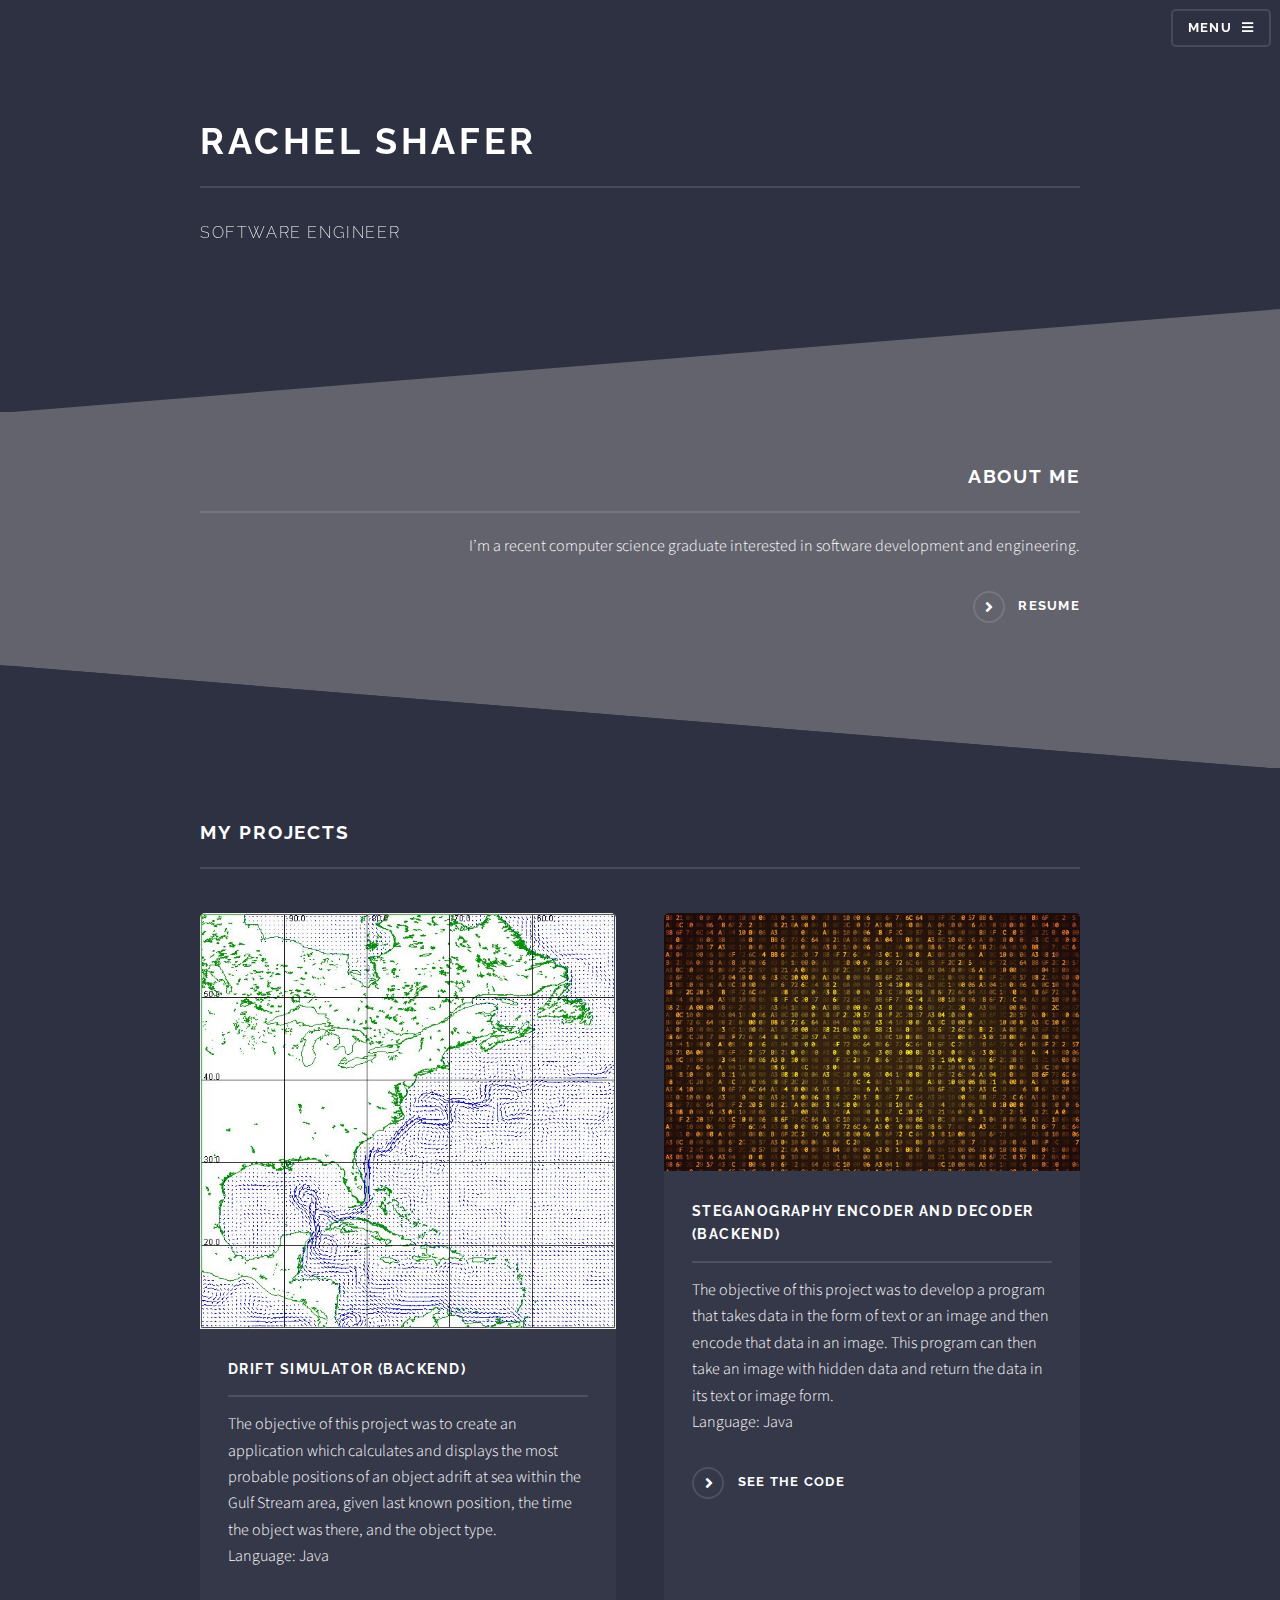
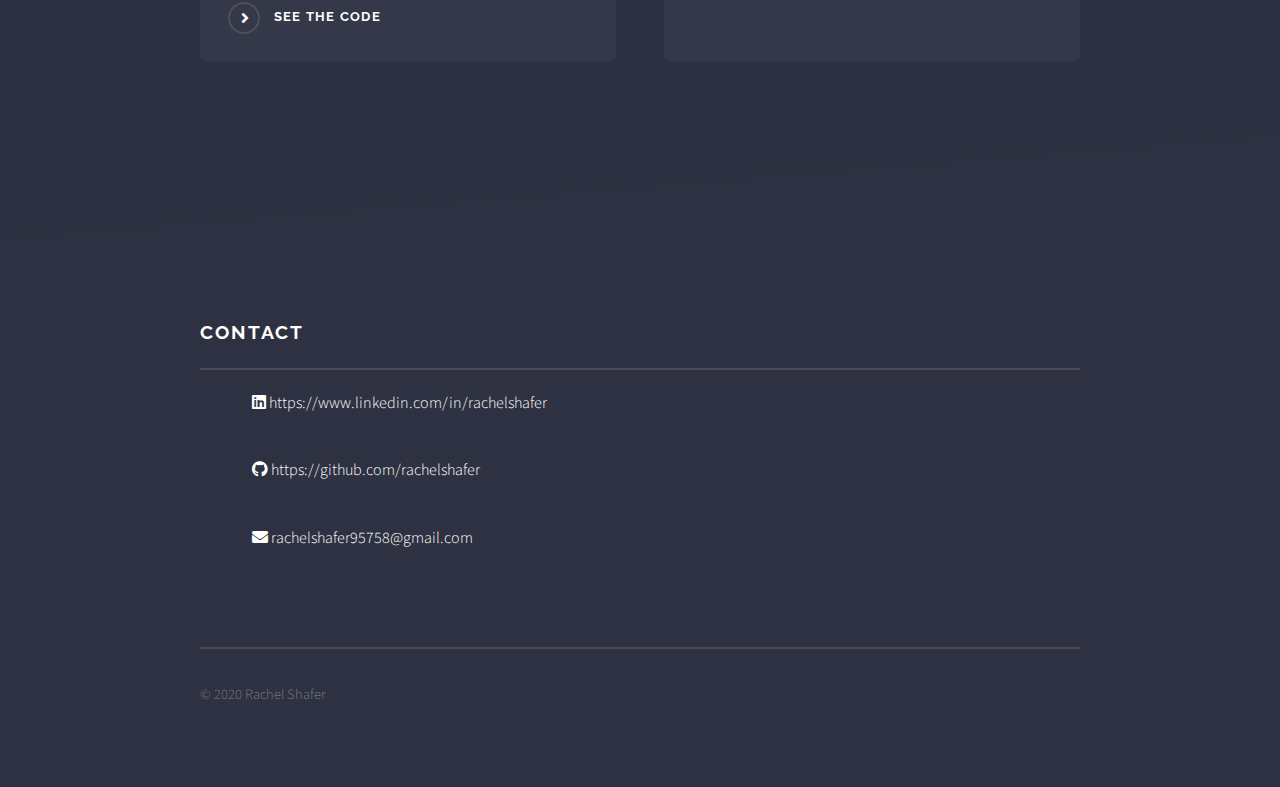
==== index.html @ 0cb5615a "Add files via upload" ====
<!DOCTYPE HTML>
<!--
	Solid State by HTML5 UP
	html5up.net | @ajlkn
	Free for personal and commercial use under the CCA 3.0 license (html5up.net/license)
-->
<html>
	<head>
		<title>Rachel Shafer's Portfolio</title>
		<meta charset="utf-8" />
		<meta name="viewport" content="width=device-width, initial-scale=1, user-scalable=no" />
		<link rel="stylesheet" href="assets/css/main.css" />
		<noscript><link rel="stylesheet" href="assets/css/noscript.css" /></noscript>
	</head>
	<body class="is-preload">

		<!-- Page Wrapper -->
			<div id="page-wrapper">

				<!-- Header -->
					<header id="header" class="alt">
						<h1><a href="index.html">Rachel Shafer</a></h1>
						<nav>
							<a href="#menu">Menu</a>
						</nav>
					</header>

				<!-- Menu -->
				<nav id="menu">
					<div class="inner">
						<h2>Menu</h2>
						<ul class="links">
							<li><a href="index.html">Home</a></li>
							<li><a href="drift.html">Drift Simulator</a></li>
							<li><a href="steganography.html">Steganography Encoder and Decoder</a></li>
						</ul>
						<a href="#" class="close">Close</a>
					</div>
				</nav>

				<!-- Banner -->
					<section id="banner">
						<div class="inner">
							<h2>Rachel Shafer</h2>
							<p>Software Engineer</a></p>
						</div>
					</section>

				<!-- Wrapper -->
					<section id="wrapper">

						<!-- Three -->
							<section id="three" class="wrapper spotlight style3">
								<div class="inner">
									<div class="content">
										<h2 class="major">About Me</h2>
										<p>I’m a recent computer science graduate interested in software development and engineering.</p>
										<a href="Resume.pdf" class="special">Resume</a>
									</div>
								</div>
							</section>

						<!-- Four -->
							<section id="four" class="wrapper alt style1">
								<div class="inner">
									<h2 class="major">My Projects</h2>
									<section class="features">
										<article>
											<a href="drift.html" class="image"><img src="images/ocean.JPG" alt="" /></a>
											<h3 class="major">Drift Simulator (Backend)</h3>
											<p>The objective of this project was to create an application which calculates and displays the most probable positions of an object adrift at sea within the Gulf Stream area, given last known position, the time the object was there, and the object type.
												<br><br\>Language: Java</p>
											<a href="#" class="special">See the Code</a>
										</article>
										<article>
											<a href="steganography.html" class="image"><img src="images/pic03.jpg" alt="" /></a>
											<h3 class="major">Steganography Encoder and Decoder (Backend)</h3>
											<p>The objective of this project was to develop a program that takes data in the form of text or an image and then encode that data in an image. This program can then take an image with hidden data and return the data in its text or image form.
												<br><br\>Language: Java</p>
											<a href="https://github.com/rachelshafer/steganography" class="special">See the Code</a>
										</article>
									</section>
								</div>
							</section>

					</section>

				<!-- Footer -->
					<section id="footer">
						<div class="inner">
							<h2 class="major">Contact</h2>
							
							<ul class="contact">
								<li><a href="https://www.linkedin.com/in/rachelshafer?trk=people-guest_people_search-card" class="icon brands fa-linkedin"> https://www.linkedin.com/in/rachelshafer</a></li>
								<li><a href="https://github.com/rachelshafer" class="icon brands fa-github"> https://github.com/rachelshafer</a></li>
								<li><a href="mailto:rachelshafer95758@gmail.com" class="icon solid fa-envelope"> rachelshafer95758@gmail.com</a></li>
							</ul>
							<ul class="copyright">
								<li>&copy; 2020 Rachel Shafer</li>
							</ul>
						</div>
					</section>

			</div>

		<!-- Scripts -->
			<script src="assets/js/jquery.min.js"></script>
			<script src="assets/js/jquery.scrollex.min.js"></script>
			<script src="assets/js/browser.min.js"></script>
			<script src="assets/js/breakpoints.min.js"></script>
			<script src="assets/js/util.js"></script>
			<script src="assets/js/main.js"></script>

	</body>
</html>
---- assets/css/main.css ----
@import url(fontawesome-all.min.css);
@import url("https://fonts.googleapis.com/css?family=Raleway:200,700|Source+Sans+Pro:300,600,300italic,600italic");

/*
	Solid State by HTML5 UP
	html5up.net | @ajlkn
	Free for personal and commercial use under the CCA 3.0 license (html5up.net/license)
*/

html, body, div, span, applet, object,
iframe, h1, h2, h3, h4, h5, h6, p, blockquote,
pre, a, abbr, acronym, address, big, cite,
code, del, dfn, em, img, ins, kbd, q, s, samp,
small, strike, strong, sub, sup, tt, var, b,
u, i, center, dl, dt, dd, ol, ul, li, fieldset,
form, label, legend, table, caption, tbody,
tfoot, thead, tr, th, td, article, aside,
canvas, details, embed, figure, figcaption,
footer, header, hgroup, menu, nav, output, ruby,
section, summary, time, mark, audio, video {
	margin: 0;
	padding: 0;
	border: 0;
	font-size: 100%;
	font: inherit;
	vertical-align: baseline;}

article, aside, details, figcaption, figure,
footer, header, hgroup, menu, nav, section {
	display: block;}

body {
	line-height: 1;
}

ol, ul {
	list-style: none;
}

blockquote, q {
	quotes: none;
}

	blockquote:before, blockquote:after, q:before, q:after {
		content: '';
		content: none;
	}

table {
	border-collapse: collapse;
	border-spacing: 0;
}

body {
	-webkit-text-size-adjust: none;
}

mark {
	background-color: transparent;
	color: inherit;
}

input::-moz-focus-inner {
	border: 0;
	padding: 0;
}

input, select, textarea {
	-moz-appearance: none;
	-webkit-appearance: none;
	-ms-appearance: none;
	appearance: none;
}

/* Basic */

	@-ms-viewport {
		width: device-width;
	}

	body {
		-ms-overflow-style: scrollbar;
	}

	@media screen and (max-width: 480px) {

		html, body {
			min-width: 320px;
		}

	}

	html {
		box-sizing: border-box;
	}

	*, *:before, *:after {
		box-sizing: inherit;
	}

	body {
		background-color: #2e3141;
		background-image: linear-gradient(to top, rgba(46, 49, 65, 0.8), rgba(46, 49, 65, 0.8)), url("../../images/bg.jpg");
		background-size: auto,
 cover;
		background-attachment: fixed,
 fixed;
		background-position: center,
 center;
	}

		body.is-preload *, body.is-preload *:before, body.is-preload *:after {
			-moz-animation: none !important;
			-webkit-animation: none !important;
			-ms-animation: none !important;
			animation: none !important;
			-moz-transition: none !important;
			-webkit-transition: none !important;
			-ms-transition: none !important;
			transition: none !important;
		}

/* Type */

	body, input, select, textarea {
		color: #ffffff;
		font-family: "Source Sans Pro", Helvetica, sans-serif;
		font-size: 16.5pt;
		font-weight: 300;
		line-height: 1.65;
	}

		@media screen and (max-width: 1680px) {

			body, input, select, textarea {
				font-size: 13pt;
			}

		}

		@media screen and (max-width: 1280px) {

			body, input, select, textarea {
				font-size: 12pt;
			}

		}

		@media screen and (max-width: 980px) {

			body, input, select, textarea {
				font-size: 12pt;
			}

		}

		@media screen and (max-width: 736px) {

			body, input, select, textarea {
				font-size: 12pt;
			}

		}

		@media screen and (max-width: 480px) {

			body, input, select, textarea {
				font-size: 12pt;
			}

		}

	a {
		-moz-transition: color 0.2s ease-in-out, border-bottom-color 0.2s ease-in-out;
		-webkit-transition: color 0.2s ease-in-out, border-bottom-color 0.2s ease-in-out;
		-ms-transition: color 0.2s ease-in-out, border-bottom-color 0.2s ease-in-out;
		transition: color 0.2s ease-in-out, border-bottom-color 0.2s ease-in-out;
		border-bottom: dotted 1px rgba(255, 255, 255, 0.35);
		color: #ffffff;
		text-decoration: none;
	}

		a:hover {
			border-bottom-color: transparent;
			color: #ffffff !important;
		}

		a.special:not(.button) {
			text-decoration: none;
			border-bottom: 0;
			display: block;
			font-family: Raleway, Helvetica, sans-serif;
			font-size: 0.8em;
			font-weight: 700;
			letter-spacing: 0.1em;
			margin: 0 0 2em 0;
			text-transform: uppercase;
		}

			a.special:not(.button):before {
				-moz-osx-font-smoothing: grayscale;
				-webkit-font-smoothing: antialiased;
				display: inline-block;
				font-style: normal;
				font-variant: normal;
				text-rendering: auto;
				line-height: 1;
				text-transform: none !important;
				font-family: 'Font Awesome 5 Free';
				font-weight: 900;
			}

			a.special:not(.button):before {
				-moz-transition: background-color 0.2s ease-in-out;
				-webkit-transition: background-color 0.2s ease-in-out;
				-ms-transition: background-color 0.2s ease-in-out;
				transition: background-color 0.2s ease-in-out;
				border-radius: 100%;
				border: solid 2px rgba(255, 255, 255, 0.125);
				content: '\f105';
				display: inline-block;
				font-size: 1.25em;
				height: 2em;
				line-height: 1.75em;
				margin-right: 0.85em;
				text-align: center;
				text-indent: 0.15em;
				vertical-align: middle;
				width: 2em;
			}

			a.special:not(.button):hover:before {
				background-color: rgba(255, 255, 255, 0.025);
			}

			a.special:not(.button):active:before {
				background-color: rgba(255, 255, 255, 0.075);
			}

	strong, b {
		color: #ffffff;
		font-weight: 600;
	}

	em, i {
		font-style: italic;
	}

	p {
		margin: 0 0 2em 0;
	}

	h1, h2, h3, h4, h5, h6 {
		color: #ffffff;
		font-family: Raleway, Helvetica, sans-serif;
		font-weight: 700;
		letter-spacing: 0.1em;
		margin: 0 0 1em 0;
		text-transform: uppercase;
	}

		h1 a, h2 a, h3 a, h4 a, h5 a, h6 a {
			color: inherit;
			text-decoration: none;
			border-bottom: 0;
		}

		h1 span, h2 span, h3 span, h4 span, h5 span, h6 span {
			font-weight: 200;
		}

		h1.major, h2.major, h3.major, h4.major, h5.major, h6.major {
			padding-bottom: 1em;
			border-bottom: solid 2px rgba(255, 255, 255, 0.125);
		}

	h2 {
		font-size: 1.2em;
	}

	h3 {
		font-size: 0.9em;
	}

	h4 {
		font-size: 0.7em;
	}

	h5 {
		font-size: 0.7em;
	}

	h6 {
		font-size: 0.7em;
	}

	@media screen and (max-width: 736px) {

		h2 {
			font-size: 1em;
		}

		h3 {
			font-size: 0.8em;
		}

	}

	sub {
		font-size: 0.8em;
		position: relative;
		top: 0.5em;
	}

	sup {
		font-size: 0.8em;
		position: relative;
		top: -0.5em;
	}

	blockquote {
		border-left: solid 4px rgba(255, 255, 255, 0.125);
		font-style: italic;
		margin: 0 0 2em 0;
		padding: 0.5em 0 0.5em 2em;
	}

	code {
		background: rgba(255, 255, 255, 0.025);
		border-radius: 5px;
		border: solid 2px rgba(255, 255, 255, 0.125);
		font-family: "Courier New", monospace;
		font-size: 0.9em;
		margin: 0 0.25em;
		padding: 0.25em 0.65em;
	}

	pre {
		-webkit-overflow-scrolling: touch;
		font-family: "Courier New", monospace;
		font-size: 0.9em;
		margin: 0 0 2em 0;
	}

		pre code {
			display: block;
			line-height: 1.75em;
			padding: 1em 1.5em;
			overflow-x: auto;
		}

	hr {
		border: 0;
		border-bottom: solid 2px rgba(255, 255, 255, 0.125);
		margin: 2.5em 0;
	}

		hr.major {
			margin: 4em 0;
		}

	.align-left {
		text-align: left;
	}

	.align-center {
		text-align: center;
	}

	.align-right {
		text-align: right;
	}

/* Row */

	.row {
		display: flex;
		flex-wrap: wrap;
		box-sizing: border-box;
		align-items: stretch;
	}

		.row > * {
			box-sizing: border-box;
		}

		.row.gtr-uniform > * > :last-child {
			margin-bottom: 0;
		}

		.row.aln-left {
			justify-content: flex-start;
		}

		.row.aln-center {
			justify-content: center;
		}

		.row.aln-right {
			justify-content: flex-end;
		}

		.row.aln-top {
			align-items: flex-start;
		}

		.row.aln-middle {
			align-items: center;
		}

		.row.aln-bottom {
			align-items: flex-end;
		}

		.row > .imp {
			order: -1;
		}

		.row > .col-1 {
			width: 8.33333%;
		}

		.row > .off-1 {
			margin-left: 8.33333%;
		}

		.row > .col-2 {
			width: 16.66667%;
		}

		.row > .off-2 {
			margin-left: 16.66667%;
		}

		.row > .col-3 {
			width: 25%;
		}

		.row > .off-3 {
			margin-left: 25%;
		}

		.row > .col-4 {
			width: 33.33333%;
		}

		.row > .off-4 {
			margin-left: 33.33333%;
		}

		.row > .col-5 {
			width: 41.66667%;
		}

		.row > .off-5 {
			margin-left: 41.66667%;
		}

		.row > .col-6 {
			width: 50%;
		}

		.row > .off-6 {
			margin-left: 50%;
		}

		.row > .col-7 {
			width: 58.33333%;
		}

		.row > .off-7 {
			margin-left: 58.33333%;
		}

		.row > .col-8 {
			width: 66.66667%;
		}

		.row > .off-8 {
			margin-left: 66.66667%;
		}

		.row > .col-9 {
			width: 75%;
		}

		.row > .off-9 {
			margin-left: 75%;
		}

		.row > .col-10 {
			width: 83.33333%;
		}

		.row > .off-10 {
			margin-left: 83.33333%;
		}

		.row > .col-11 {
			width: 91.66667%;
		}

		.row > .off-11 {
			margin-left: 91.66667%;
		}

		.row > .col-12 {
			width: 100%;
		}

		.row > .off-12 {
			margin-left: 100%;
		}

		.row.gtr-0 {
			margin-top: 0;
			margin-left: 0em;
		}

			.row.gtr-0 > * {
				padding: 0 0 0 0em;
			}

			.row.gtr-0.gtr-uniform {
				margin-top: 0em;
			}

				.row.gtr-0.gtr-uniform > * {
					padding-top: 0em;
				}

		.row.gtr-25 {
			margin-top: 0;
			margin-left: -0.4375em;
		}

			.row.gtr-25 > * {
				padding: 0 0 0 0.4375em;
			}

			.row.gtr-25.gtr-uniform {
				margin-top: -0.4375em;
			}

				.row.gtr-25.gtr-uniform > * {
					padding-top: 0.4375em;
				}

		.row.gtr-50 {
			margin-top: 0;
			margin-left: -0.875em;
		}

			.row.gtr-50 > * {
				padding: 0 0 0 0.875em;
			}

			.row.gtr-50.gtr-uniform {
				margin-top: -0.875em;
			}

				.row.gtr-50.gtr-uniform > * {
					padding-top: 0.875em;
				}

		.row {
			margin-top: 0;
			margin-left: -1.75em;
		}

			.row > * {
				padding: 0 0 0 1.75em;
			}

			.row.gtr-uniform {
				margin-top: -1.75em;
			}

				.row.gtr-uniform > * {
					padding-top: 1.75em;
				}

		.row.gtr-150 {
			margin-top: 0;
			margin-left: -2.625em;
		}

			.row.gtr-150 > * {
				padding: 0 0 0 2.625em;
			}

			.row.gtr-150.gtr-uniform {
				margin-top: -2.625em;
			}

				.row.gtr-150.gtr-uniform > * {
					padding-top: 2.625em;
				}

		.row.gtr-200 {
			margin-top: 0;
			margin-left: -3.5em;
		}

			.row.gtr-200 > * {
				padding: 0 0 0 3.5em;
			}

			.row.gtr-200.gtr-uniform {
				margin-top: -3.5em;
			}

				.row.gtr-200.gtr-uniform > * {
					padding-top: 3.5em;
				}

		@media screen and (max-width: 1680px) {

			.row {
				display: flex;
				flex-wrap: wrap;
				box-sizing: border-box;
				align-items: stretch;
			}

				.row > * {
					box-sizing: border-box;
				}

				.row.gtr-uniform > * > :last-child {
					margin-bottom: 0;
				}

				.row.aln-left {
					justify-content: flex-start;
				}

				.row.aln-center {
					justify-content: center;
				}

				.row.aln-right {
					justify-content: flex-end;
				}

				.row.aln-top {
					align-items: flex-start;
				}

				.row.aln-middle {
					align-items: center;
				}

				.row.aln-bottom {
					align-items: flex-end;
				}

				.row > .imp-xlarge {
					order: -1;
				}

				.row > .col-1-xlarge {
					width: 8.33333%;
				}

				.row > .off-1-xlarge {
					margin-left: 8.33333%;
				}

				.row > .col-2-xlarge {
					width: 16.66667%;
				}

				.row > .off-2-xlarge {
					margin-left: 16.66667%;
				}

				.row > .col-3-xlarge {
					width: 25%;
				}

				.row > .off-3-xlarge {
					margin-left: 25%;
				}

				.row > .col-4-xlarge {
					width: 33.33333%;
				}

				.row > .off-4-xlarge {
					margin-left: 33.33333%;
				}

				.row > .col-5-xlarge {
					width: 41.66667%;
				}

				.row > .off-5-xlarge {
					margin-left: 41.66667%;
				}

				.row > .col-6-xlarge {
					width: 50%;
				}

				.row > .off-6-xlarge {
					margin-left: 50%;
				}

				.row > .col-7-xlarge {
					width: 58.33333%;
				}

				.row > .off-7-xlarge {
					margin-left: 58.33333%;
				}

				.row > .col-8-xlarge {
					width: 66.66667%;
				}

				.row > .off-8-xlarge {
					margin-left: 66.66667%;
				}

				.row > .col-9-xlarge {
					width: 75%;
				}

				.row > .off-9-xlarge {
					margin-left: 75%;
				}

				.row > .col-10-xlarge {
					width: 83.33333%;
				}

				.row > .off-10-xlarge {
					margin-left: 83.33333%;
				}

				.row > .col-11-xlarge {
					width: 91.66667%;
				}

				.row > .off-11-xlarge {
					margin-left: 91.66667%;
				}

				.row > .col-12-xlarge {
					width: 100%;
				}

				.row > .off-12-xlarge {
					margin-left: 100%;
				}

				.row.gtr-0 {
					margin-top: 0;
					margin-left: 0em;
				}

					.row.gtr-0 > * {
						padding: 0 0 0 0em;
					}

					.row.gtr-0.gtr-uniform {
						margin-top: 0em;
					}

						.row.gtr-0.gtr-uniform > * {
							padding-top: 0em;
						}

				.row.gtr-25 {
					margin-top: 0;
					margin-left: -0.4375em;
				}

					.row.gtr-25 > * {
						padding: 0 0 0 0.4375em;
					}

					.row.gtr-25.gtr-uniform {
						margin-top: -0.4375em;
					}

						.row.gtr-25.gtr-uniform > * {
							padding-top: 0.4375em;
						}

				.row.gtr-50 {
					margin-top: 0;
					margin-left: -0.875em;
				}

					.row.gtr-50 > * {
						padding: 0 0 0 0.875em;
					}

					.row.gtr-50.gtr-uniform {
						margin-top: -0.875em;
					}

						.row.gtr-50.gtr-uniform > * {
							padding-top: 0.875em;
						}

				.row {
					margin-top: 0;
					margin-left: -1.75em;
				}

					.row > * {
						padding: 0 0 0 1.75em;
					}

					.row.gtr-uniform {
						margin-top: -1.75em;
					}

						.row.gtr-uniform > * {
							padding-top: 1.75em;
						}

				.row.gtr-150 {
					margin-top: 0;
					margin-left: -2.625em;
				}

					.row.gtr-150 > * {
						padding: 0 0 0 2.625em;
					}

					.row.gtr-150.gtr-uniform {
						margin-top: -2.625em;
					}

						.row.gtr-150.gtr-uniform > * {
							padding-top: 2.625em;
						}

				.row.gtr-200 {
					margin-top: 0;
					margin-left: -3.5em;
				}

					.row.gtr-200 > * {
						padding: 0 0 0 3.5em;
					}

					.row.gtr-200.gtr-uniform {
						margin-top: -3.5em;
					}

						.row.gtr-200.gtr-uniform > * {
							padding-top: 3.5em;
						}

		}

		@media screen and (max-width: 1280px) {

			.row {
				display: flex;
				flex-wrap: wrap;
				box-sizing: border-box;
				align-items: stretch;
			}

				.row > * {
					box-sizing: border-box;
				}

				.row.gtr-uniform > * > :last-child {
					margin-bottom: 0;
				}

				.row.aln-left {
					justify-content: flex-start;
				}

				.row.aln-center {
					justify-content: center;
				}

				.row.aln-right {
					justify-content: flex-end;
				}

				.row.aln-top {
					align-items: flex-start;
				}

				.row.aln-middle {
					align-items: center;
				}

				.row.aln-bottom {
					align-items: flex-end;
				}

				.row > .imp-large {
					order: -1;
				}

				.row > .col-1-large {
					width: 8.33333%;
				}

				.row > .off-1-large {
					margin-left: 8.33333%;
				}

				.row > .col-2-large {
					width: 16.66667%;
				}

				.row > .off-2-large {
					margin-left: 16.66667%;
				}

				.row > .col-3-large {
					width: 25%;
				}

				.row > .off-3-large {
					margin-left: 25%;
				}

				.row > .col-4-large {
					width: 33.33333%;
				}

				.row > .off-4-large {
					margin-left: 33.33333%;
				}

				.row > .col-5-large {
					width: 41.66667%;
				}

				.row > .off-5-large {
					margin-left: 41.66667%;
				}

				.row > .col-6-large {
					width: 50%;
				}

				.row > .off-6-large {
					margin-left: 50%;
				}

				.row > .col-7-large {
					width: 58.33333%;
				}

				.row > .off-7-large {
					margin-left: 58.33333%;
				}

				.row > .col-8-large {
					width: 66.66667%;
				}

				.row > .off-8-large {
					margin-left: 66.66667%;
				}

				.row > .col-9-large {
					width: 75%;
				}

				.row > .off-9-large {
					margin-left: 75%;
				}

				.row > .col-10-large {
					width: 83.33333%;
				}

				.row > .off-10-large {
					margin-left: 83.33333%;
				}

				.row > .col-11-large {
					width: 91.66667%;
				}

				.row > .off-11-large {
					margin-left: 91.66667%;
				}

				.row > .col-12-large {
					width: 100%;
				}

				.row > .off-12-large {
					margin-left: 100%;
				}

				.row.gtr-0 {
					margin-top: 0;
					margin-left: 0em;
				}

					.row.gtr-0 > * {
						padding: 0 0 0 0em;
					}

					.row.gtr-0.gtr-uniform {
						margin-top: 0em;
					}

						.row.gtr-0.gtr-uniform > * {
							padding-top: 0em;
						}

				.row.gtr-25 {
					margin-top: 0;
					margin-left: -0.4375em;
				}

					.row.gtr-25 > * {
						padding: 0 0 0 0.4375em;
					}

					.row.gtr-25.gtr-uniform {
						margin-top: -0.4375em;
					}

						.row.gtr-25.gtr-uniform > * {
							padding-top: 0.4375em;
						}

				.row.gtr-50 {
					margin-top: 0;
					margin-left: -0.875em;
				}

					.row.gtr-50 > * {
						padding: 0 0 0 0.875em;
					}

					.row.gtr-50.gtr-uniform {
						margin-top: -0.875em;
					}

						.row.gtr-50.gtr-uniform > * {
							padding-top: 0.875em;
						}

				.row {
					margin-top: 0;
					margin-left: -1.75em;
				}

					.row > * {
						padding: 0 0 0 1.75em;
					}

					.row.gtr-uniform {
						margin-top: -1.75em;
					}

						.row.gtr-uniform > * {
							padding-top: 1.75em;
						}

				.row.gtr-150 {
					margin-top: 0;
					margin-left: -2.625em;
				}

					.row.gtr-150 > * {
						padding: 0 0 0 2.625em;
					}

					.row.gtr-150.gtr-uniform {
						margin-top: -2.625em;
					}

						.row.gtr-150.gtr-uniform > * {
							padding-top: 2.625em;
						}

				.row.gtr-200 {
					margin-top: 0;
					margin-left: -3.5em;
				}

					.row.gtr-200 > * {
						padding: 0 0 0 3.5em;
					}

					.row.gtr-200.gtr-uniform {
						margin-top: -3.5em;
					}

						.row.gtr-200.gtr-uniform > * {
							padding-top: 3.5em;
						}

		}

		@media screen and (max-width: 980px) {

			.row {
				display: flex;
				flex-wrap: wrap;
				box-sizing: border-box;
				align-items: stretch;
			}

				.row > * {
					box-sizing: border-box;
				}

				.row.gtr-uniform > * > :last-child {
					margin-bottom: 0;
				}

				.row.aln-left {
					justify-content: flex-start;
				}

				.row.aln-center {
					justify-content: center;
				}

				.row.aln-right {
					justify-content: flex-end;
				}

				.row.aln-top {
					align-items: flex-start;
				}

				.row.aln-middle {
					align-items: center;
				}

				.row.aln-bottom {
					align-items: flex-end;
				}

				.row > .imp-medium {
					order: -1;
				}

				.row > .col-1-medium {
					width: 8.33333%;
				}

				.row > .off-1-medium {
					margin-left: 8.33333%;
				}

				.row > .col-2-medium {
					width: 16.66667%;
				}

				.row > .off-2-medium {
					margin-left: 16.66667%;
				}

				.row > .col-3-medium {
					width: 25%;
				}

				.row > .off-3-medium {
					margin-left: 25%;
				}

				.row > .col-4-medium {
					width: 33.33333%;
				}

				.row > .off-4-medium {
					margin-left: 33.33333%;
				}

				.row > .col-5-medium {
					width: 41.66667%;
				}

				.row > .off-5-medium {
					margin-left: 41.66667%;
				}

				.row > .col-6-medium {
					width: 50%;
				}

				.row > .off-6-medium {
					margin-left: 50%;
				}

				.row > .col-7-medium {
					width: 58.33333%;
				}

				.row > .off-7-medium {
					margin-left: 58.33333%;
				}

				.row > .col-8-medium {
					width: 66.66667%;
				}

				.row > .off-8-medium {
					margin-left: 66.66667%;
				}

				.row > .col-9-medium {
					width: 75%;
				}

				.row > .off-9-medium {
					margin-left: 75%;
				}

				.row > .col-10-medium {
					width: 83.33333%;
				}

				.row > .off-10-medium {
					margin-left: 83.33333%;
				}

				.row > .col-11-medium {
					width: 91.66667%;
				}

				.row > .off-11-medium {
					margin-left: 91.66667%;
				}

				.row > .col-12-medium {
					width: 100%;
				}

				.row > .off-12-medium {
					margin-left: 100%;
				}

				.row.gtr-0 {
					margin-top: 0;
					margin-left: 0em;
				}

					.row.gtr-0 > * {
						padding: 0 0 0 0em;
					}

					.row.gtr-0.gtr-uniform {
						margin-top: 0em;
					}

						.row.gtr-0.gtr-uniform > * {
							padding-top: 0em;
						}

				.row.gtr-25 {
					margin-top: 0;
					margin-left: -0.4375em;
				}

					.row.gtr-25 > * {
						padding: 0 0 0 0.4375em;
					}

					.row.gtr-25.gtr-uniform {
						margin-top: -0.4375em;
					}

						.row.gtr-25.gtr-uniform > * {
							padding-top: 0.4375em;
						}

				.row.gtr-50 {
					margin-top: 0;
					margin-left: -0.875em;
				}

					.row.gtr-50 > * {
						padding: 0 0 0 0.875em;
					}

					.row.gtr-50.gtr-uniform {
						margin-top: -0.875em;
					}

						.row.gtr-50.gtr-uniform > * {
							padding-top: 0.875em;
						}

				.row {
					margin-top: 0;
					margin-left: -1.75em;
				}

					.row > * {
						padding: 0 0 0 1.75em;
					}

					.row.gtr-uniform {
						margin-top: -1.75em;
					}

						.row.gtr-uniform > * {
							padding-top: 1.75em;
						}

				.row.gtr-150 {
					margin-top: 0;
					margin-left: -2.625em;
				}

					.row.gtr-150 > * {
						padding: 0 0 0 2.625em;
					}

					.row.gtr-150.gtr-uniform {
						margin-top: -2.625em;
					}

						.row.gtr-150.gtr-uniform > * {
							padding-top: 2.625em;
						}

				.row.gtr-200 {
					margin-top: 0;
					margin-left: -3.5em;
				}

					.row.gtr-200 > * {
						padding: 0 0 0 3.5em;
					}

					.row.gtr-200.gtr-uniform {
						margin-top: -3.5em;
					}

						.row.gtr-200.gtr-uniform > * {
							padding-top: 3.5em;
						}

		}

		@media screen and (max-width: 736px) {

			.row {
				display: flex;
				flex-wrap: wrap;
				box-sizing: border-box;
				align-items: stretch;
			}

				.row > * {
					box-sizing: border-box;
				}

				.row.gtr-uniform > * > :last-child {
					margin-bottom: 0;
				}

				.row.aln-left {
					justify-content: flex-start;
				}

				.row.aln-center {
					justify-content: center;
				}

				.row.aln-right {
					justify-content: flex-end;
				}

				.row.aln-top {
					align-items: flex-start;
				}

				.row.aln-middle {
					align-items: center;
				}

				.row.aln-bottom {
					align-items: flex-end;
				}

				.row > .imp-small {
					order: -1;
				}

				.row > .col-1-small {
					width: 8.33333%;
				}

				.row > .off-1-small {
					margin-left: 8.33333%;
				}

				.row > .col-2-small {
					width: 16.66667%;
				}

				.row > .off-2-small {
					margin-left: 16.66667%;
				}

				.row > .col-3-small {
					width: 25%;
				}

				.row > .off-3-small {
					margin-left: 25%;
				}

				.row > .col-4-small {
					width: 33.33333%;
				}

				.row > .off-4-small {
					margin-left: 33.33333%;
				}

				.row > .col-5-small {
					width: 41.66667%;
				}

				.row > .off-5-small {
					margin-left: 41.66667%;
				}

				.row > .col-6-small {
					width: 50%;
				}

				.row > .off-6-small {
					margin-left: 50%;
				}

				.row > .col-7-small {
					width: 58.33333%;
				}

				.row > .off-7-small {
					margin-left: 58.33333%;
				}

				.row > .col-8-small {
					width: 66.66667%;
				}

				.row > .off-8-small {
					margin-left: 66.66667%;
				}

				.row > .col-9-small {
					width: 75%;
				}

				.row > .off-9-small {
					margin-left: 75%;
				}

				.row > .col-10-small {
					width: 83.33333%;
				}

				.row > .off-10-small {
					margin-left: 83.33333%;
				}

				.row > .col-11-small {
					width: 91.66667%;
				}

				.row > .off-11-small {
					margin-left: 91.66667%;
				}

				.row > .col-12-small {
					width: 100%;
				}

				.row > .off-12-small {
					margin-left: 100%;
				}

				.row.gtr-0 {
					margin-top: 0;
					margin-left: 0em;
				}

					.row.gtr-0 > * {
						padding: 0 0 0 0em;
					}

					.row.gtr-0.gtr-uniform {
						margin-top: 0em;
					}

						.row.gtr-0.gtr-uniform > * {
							padding-top: 0em;
						}

				.row.gtr-25 {
					margin-top: 0;
					margin-left: -0.3125em;
				}

					.row.gtr-25 > * {
						padding: 0 0 0 0.3125em;
					}

					.row.gtr-25.gtr-uniform {
						margin-top: -0.3125em;
					}

						.row.gtr-25.gtr-uniform > * {
							padding-top: 0.3125em;
						}

				.row.gtr-50 {
					margin-top: 0;
					margin-left: -0.625em;
				}

					.row.gtr-50 > * {
						padding: 0 0 0 0.625em;
					}

					.row.gtr-50.gtr-uniform {
						margin-top: -0.625em;
					}

						.row.gtr-50.gtr-uniform > * {
							padding-top: 0.625em;
						}

				.row {
					margin-top: 0;
					margin-left: -1.25em;
				}

					.row > * {
						padding: 0 0 0 1.25em;
					}

					.row.gtr-uniform {
						margin-top: -1.25em;
					}

						.row.gtr-uniform > * {
							padding-top: 1.25em;
						}

				.row.gtr-150 {
					margin-top: 0;
					margin-left: -1.875em;
				}

					.row.gtr-150 > * {
						padding: 0 0 0 1.875em;
					}

					.row.gtr-150.gtr-uniform {
						margin-top: -1.875em;
					}

						.row.gtr-150.gtr-uniform > * {
							padding-top: 1.875em;
						}

				.row.gtr-200 {
					margin-top: 0;
					margin-left: -2.5em;
				}

					.row.gtr-200 > * {
						padding: 0 0 0 2.5em;
					}

					.row.gtr-200.gtr-uniform {
						margin-top: -2.5em;
					}

						.row.gtr-200.gtr-uniform > * {
							padding-top: 2.5em;
						}

		}

		@media screen and (max-width: 480px) {

			.row {
				display: flex;
				flex-wrap: wrap;
				box-sizing: border-box;
				align-items: stretch;
			}

				.row > * {
					box-sizing: border-box;
				}

				.row.gtr-uniform > * > :last-child {
					margin-bottom: 0;
				}

				.row.aln-left {
					justify-content: flex-start;
				}

				.row.aln-center {
					justify-content: center;
				}

				.row.aln-right {
					justify-content: flex-end;
				}

				.row.aln-top {
					align-items: flex-start;
				}

				.row.aln-middle {
					align-items: center;
				}

				.row.aln-bottom {
					align-items: flex-end;
				}

				.row > .imp-xsmall {
					order: -1;
				}

				.row > .col-1-xsmall {
					width: 8.33333%;
				}

				.row > .off-1-xsmall {
					margin-left: 8.33333%;
				}

				.row > .col-2-xsmall {
					width: 16.66667%;
				}

				.row > .off-2-xsmall {
					margin-left: 16.66667%;
				}

				.row > .col-3-xsmall {
					width: 25%;
				}

				.row > .off-3-xsmall {
					margin-left: 25%;
				}

				.row > .col-4-xsmall {
					width: 33.33333%;
				}

				.row > .off-4-xsmall {
					margin-left: 33.33333%;
				}

				.row > .col-5-xsmall {
					width: 41.66667%;
				}

				.row > .off-5-xsmall {
					margin-left: 41.66667%;
				}

				.row > .col-6-xsmall {
					width: 50%;
				}

				.row > .off-6-xsmall {
					margin-left: 50%;
				}

				.row > .col-7-xsmall {
					width: 58.33333%;
				}

				.row > .off-7-xsmall {
					margin-left: 58.33333%;
				}

				.row > .col-8-xsmall {
					width: 66.66667%;
				}

				.row > .off-8-xsmall {
					margin-left: 66.66667%;
				}

				.row > .col-9-xsmall {
					width: 75%;
				}

				.row > .off-9-xsmall {
					margin-left: 75%;
				}

				.row > .col-10-xsmall {
					width: 83.33333%;
				}

				.row > .off-10-xsmall {
					margin-left: 83.33333%;
				}

				.row > .col-11-xsmall {
					width: 91.66667%;
				}

				.row > .off-11-xsmall {
					margin-left: 91.66667%;
				}

				.row > .col-12-xsmall {
					width: 100%;
				}

				.row > .off-12-xsmall {
					margin-left: 100%;
				}

				.row.gtr-0 {
					margin-top: 0;
					margin-left: 0em;
				}

					.row.gtr-0 > * {
						padding: 0 0 0 0em;
					}

					.row.gtr-0.gtr-uniform {
						margin-top: 0em;
					}

						.row.gtr-0.gtr-uniform > * {
							padding-top: 0em;
						}

				.row.gtr-25 {
					margin-top: 0;
					margin-left: -0.3125em;
				}

					.row.gtr-25 > * {
						padding: 0 0 0 0.3125em;
					}

					.row.gtr-25.gtr-uniform {
						margin-top: -0.3125em;
					}

						.row.gtr-25.gtr-uniform > * {
							padding-top: 0.3125em;
						}

				.row.gtr-50 {
					margin-top: 0;
					margin-left: -0.625em;
				}

					.row.gtr-50 > * {
						padding: 0 0 0 0.625em;
					}

					.row.gtr-50.gtr-uniform {
						margin-top: -0.625em;
					}

						.row.gtr-50.gtr-uniform > * {
							padding-top: 0.625em;
						}

				.row {
					margin-top: 0;
					margin-left: -1.25em;
				}

					.row > * {
						padding: 0 0 0 1.25em;
					}

					.row.gtr-uniform {
						margin-top: -1.25em;
					}

						.row.gtr-uniform > * {
							padding-top: 1.25em;
						}

				.row.gtr-150 {
					margin-top: 0;
					margin-left: -1.875em;
				}

					.row.gtr-150 > * {
						padding: 0 0 0 1.875em;
					}

					.row.gtr-150.gtr-uniform {
						margin-top: -1.875em;
					}

						.row.gtr-150.gtr-uniform > * {
							padding-top: 1.875em;
						}

				.row.gtr-200 {
					margin-top: 0;
					margin-left: -2.5em;
				}

					.row.gtr-200 > * {
						padding: 0 0 0 2.5em;
					}

					.row.gtr-200.gtr-uniform {
						margin-top: -2.5em;
					}

						.row.gtr-200.gtr-uniform > * {
							padding-top: 2.5em;
						}

		}

		@media screen and (max-width: 360px) {

			.row {
				display: flex;
				flex-wrap: wrap;
				box-sizing: border-box;
				align-items: stretch;
			}

				.row > * {
					box-sizing: border-box;
				}

				.row.gtr-uniform > * > :last-child {
					margin-bottom: 0;
				}

				.row.aln-left {
					justify-content: flex-start;
				}

				.row.aln-center {
					justify-content: center;
				}

				.row.aln-right {
					justify-content: flex-end;
				}

				.row.aln-top {
					align-items: flex-start;
				}

				.row.aln-middle {
					align-items: center;
				}

				.row.aln-bottom {
					align-items: flex-end;
				}

				.row > .imp-xxsmall {
					order: -1;
				}

				.row > .col-1-xxsmall {
					width: 8.33333%;
				}

				.row > .off-1-xxsmall {
					margin-left: 8.33333%;
				}

				.row > .col-2-xxsmall {
					width: 16.66667%;
				}

				.row > .off-2-xxsmall {
					margin-left: 16.66667%;
				}

				.row > .col-3-xxsmall {
					width: 25%;
				}

				.row > .off-3-xxsmall {
					margin-left: 25%;
				}

				.row > .col-4-xxsmall {
					width: 33.33333%;
				}

				.row > .off-4-xxsmall {
					margin-left: 33.33333%;
				}

				.row > .col-5-xxsmall {
					width: 41.66667%;
				}

				.row > .off-5-xxsmall {
					margin-left: 41.66667%;
				}

				.row > .col-6-xxsmall {
					width: 50%;
				}

				.row > .off-6-xxsmall {
					margin-left: 50%;
				}

				.row > .col-7-xxsmall {
					width: 58.33333%;
				}

				.row > .off-7-xxsmall {
					margin-left: 58.33333%;
				}

				.row > .col-8-xxsmall {
					width: 66.66667%;
				}

				.row > .off-8-xxsmall {
					margin-left: 66.66667%;
				}

				.row > .col-9-xxsmall {
					width: 75%;
				}

				.row > .off-9-xxsmall {
					margin-left: 75%;
				}

				.row > .col-10-xxsmall {
					width: 83.33333%;
				}

				.row > .off-10-xxsmall {
					margin-left: 83.33333%;
				}

				.row > .col-11-xxsmall {
					width: 91.66667%;
				}

				.row > .off-11-xxsmall {
					margin-left: 91.66667%;
				}

				.row > .col-12-xxsmall {
					width: 100%;
				}

				.row > .off-12-xxsmall {
					margin-left: 100%;
				}

				.row.gtr-0 {
					margin-top: 0;
					margin-left: 0em;
				}

					.row.gtr-0 > * {
						padding: 0 0 0 0em;
					}

					.row.gtr-0.gtr-uniform {
						margin-top: 0em;
					}

						.row.gtr-0.gtr-uniform > * {
							padding-top: 0em;
						}

				.row.gtr-25 {
					margin-top: 0;
					margin-left: -0.3125em;
				}

					.row.gtr-25 > * {
						padding: 0 0 0 0.3125em;
					}

					.row.gtr-25.gtr-uniform {
						margin-top: -0.3125em;
					}

						.row.gtr-25.gtr-uniform > * {
							padding-top: 0.3125em;
						}

				.row.gtr-50 {
					margin-top: 0;
					margin-left: -0.625em;
				}

					.row.gtr-50 > * {
						padding: 0 0 0 0.625em;
					}

					.row.gtr-50.gtr-uniform {
						margin-top: -0.625em;
					}

						.row.gtr-50.gtr-uniform > * {
							padding-top: 0.625em;
						}

				.row {
					margin-top: 0;
					margin-left: -1.25em;
				}

					.row > * {
						padding: 0 0 0 1.25em;
					}

					.row.gtr-uniform {
						margin-top: -1.25em;
					}

						.row.gtr-uniform > * {
							padding-top: 1.25em;
						}

				.row.gtr-150 {
					margin-top: 0;
					margin-left: -1.875em;
				}

					.row.gtr-150 > * {
						padding: 0 0 0 1.875em;
					}

					.row.gtr-150.gtr-uniform {
						margin-top: -1.875em;
					}

						.row.gtr-150.gtr-uniform > * {
							padding-top: 1.875em;
						}

				.row.gtr-200 {
					margin-top: 0;
					margin-left: -2.5em;
				}

					.row.gtr-200 > * {
						padding: 0 0 0 2.5em;
					}

					.row.gtr-200.gtr-uniform {
						margin-top: -2.5em;
					}

						.row.gtr-200.gtr-uniform > * {
							padding-top: 2.5em;
						}

		}

/* Section/Article */

	section.special, article.special {
		text-align: center;
	}

/* Form */

	form {
		margin: 0 0 2em 0;
	}

		form > :last-child {
			margin-bottom: 0;
		}

		form > .fields {
			display: -moz-flex;
			display: -webkit-flex;
			display: -ms-flex;
			display: flex;
			-moz-flex-wrap: wrap;
			-webkit-flex-wrap: wrap;
			-ms-flex-wrap: wrap;
			flex-wrap: wrap;
			width: calc(100% + 3em);
			margin: -1.5em 0 2em -1.5em;
		}

			form > .fields > .field {
				-moz-flex-grow: 0;
				-webkit-flex-grow: 0;
				-ms-flex-grow: 0;
				flex-grow: 0;
				-moz-flex-shrink: 0;
				-webkit-flex-shrink: 0;
				-ms-flex-shrink: 0;
				flex-shrink: 0;
				padding: 1.5em 0 0 1.5em;
				width: calc(100% - 1.5em);
			}

				form > .fields > .field.half {
					width: calc(50% - 0.75em);
				}

				form > .fields > .field.third {
					width: calc(100%/3 - 0.5em);
				}

				form > .fields > .field.quarter {
					width: calc(25% - 0.375em);
				}

		@media screen and (max-width: 480px) {

			form > .fields {
				width: calc(100% + 3em);
				margin: -1.5em 0 2em -1.5em;
			}

				form > .fields > .field {
					padding: 1.5em 0 0 1.5em;
					width: calc(100% - 1.5em);
				}

					form > .fields > .field.half {
						width: calc(100% - 1.5em);
					}

					form > .fields > .field.third {
						width: calc(100% - 1.5em);
					}

					form > .fields > .field.quarter {
						width: calc(100% - 1.5em);
					}

		}

	label {
		color: #ffffff;
		display: block;
		font-family: Raleway, Helvetica, sans-serif;
		font-size: 0.8em;
		font-weight: 700;
		letter-spacing: 0.1em;
		margin: 0 0 0.7em 0;
		text-transform: uppercase;
	}

	input[type="text"],
	input[type="password"],
	input[type="email"],
	input[type="tel"],
	select,
	textarea {
		-moz-appearance: none;
		-webkit-appearance: none;
		-ms-appearance: none;
		appearance: none;
		background: rgba(255, 255, 255, 0.025);
		border-radius: 5px;
		border: none;
		border: solid 2px rgba(255, 255, 255, 0.125);
		color: inherit;
		display: block;
		outline: 0;
		padding: 0 1em;
		text-decoration: none;
		width: 100%;
	}

		input[type="text"]:invalid,
		input[type="password"]:invalid,
		input[type="email"]:invalid,
		input[type="tel"]:invalid,
		select:invalid,
		textarea:invalid {
			box-shadow: none;
		}

		input[type="text"]:focus,
		input[type="password"]:focus,
		input[type="email"]:focus,
		input[type="tel"]:focus,
		select:focus,
		textarea:focus {
			border-color: #5b6ba6;
		}

	select {
		background-image: url("data:image/svg+xml;charset=utf8,%3Csvg xmlns='http://www.w3.org/2000/svg' width='40' height='40' preserveAspectRatio='none' viewBox='0 0 40 40'%3E%3Cpath d='M9.4,12.3l10.4,10.4l10.4-10.4c0.2-0.2,0.5-0.4,0.9-0.4c0.3,0,0.6,0.1,0.9,0.4l3.3,3.3c0.2,0.2,0.4,0.5,0.4,0.9 c0,0.4-0.1,0.6-0.4,0.9L20.7,31.9c-0.2,0.2-0.5,0.4-0.9,0.4c-0.3,0-0.6-0.1-0.9-0.4L4.3,17.3c-0.2-0.2-0.4-0.5-0.4-0.9 c0-0.4,0.1-0.6,0.4-0.9l3.3-3.3c0.2-0.2,0.5-0.4,0.9-0.4S9.1,12.1,9.4,12.3z' fill='rgba(255, 255, 255, 0.125)' /%3E%3C/svg%3E");
		background-size: 1.25rem;
		background-repeat: no-repeat;
		background-position: calc(100% - 1rem) center;
		height: 2.75em;
		padding-right: 2.75em;
		text-overflow: ellipsis;
	}

		select option {
			color: #ffffff;
			background: #2e3141;
		}

		select:focus::-ms-value {
			background-color: transparent;
		}

		select::-ms-expand {
			display: none;
		}

	input[type="text"],
	input[type="password"],
	input[type="email"],
	select {
		height: 2.75em;
	}

	textarea {
		padding: 0.75em 1em;
	}

	input[type="checkbox"],
	input[type="radio"] {
		-moz-appearance: none;
		-webkit-appearance: none;
		-ms-appearance: none;
		appearance: none;
		display: block;
		float: left;
		margin-right: -2em;
		opacity: 0;
		width: 1em;
		z-index: -1;
	}

		input[type="checkbox"] + label,
		input[type="radio"] + label {
			text-decoration: none;
			color: #ffffff;
			cursor: pointer;
			display: inline-block;
			font-size: 1em;
			font-family: "Source Sans Pro", Helvetica, sans-serif;
			text-transform: none;
			letter-spacing: 0;
			font-weight: 300;
			padding-left: 2.4em;
			padding-right: 0.75em;
			position: relative;
		}

			input[type="checkbox"] + label:before,
			input[type="radio"] + label:before {
				-moz-osx-font-smoothing: grayscale;
				-webkit-font-smoothing: antialiased;
				display: inline-block;
				font-style: normal;
				font-variant: normal;
				text-rendering: auto;
				line-height: 1;
				text-transform: none !important;
				font-family: 'Font Awesome 5 Free';
				font-weight: 900;
			}

			input[type="checkbox"] + label:before,
			input[type="radio"] + label:before {
				background: rgba(255, 255, 255, 0.025);
				border-radius: 5px;
				border: solid 2px rgba(255, 255, 255, 0.125);
				content: '';
				display: inline-block;
				font-size: 0.8em;
				height: 2.0625em;
				left: 0;
				line-height: 2.0625em;
				position: absolute;
				text-align: center;
				top: 0;
				width: 2.0625em;
			}

		input[type="checkbox"]:checked + label:before,
		input[type="radio"]:checked + label:before {
			background: #ffffff;
			border-color: #ffffff;
			content: '\f00c';
			color: #2e3141;
		}

		input[type="checkbox"]:focus + label:before,
		input[type="radio"]:focus + label:before {
			border-color: #4c5c96;
		}

	input[type="checkbox"] + label:before {
		border-radius: 5px;
	}

	input[type="radio"] + label:before {
		border-radius: 100%;
	}

	::-webkit-input-placeholder {
		color: rgba(255, 255, 255, 0.35) !important;
		opacity: 1.0;
	}

	:-moz-placeholder {
		color: rgba(255, 255, 255, 0.35) !important;
		opacity: 1.0;
	}

	::-moz-placeholder {
		color: rgba(255, 255, 255, 0.35) !important;
		opacity: 1.0;
	}

	:-ms-input-placeholder {
		color: rgba(255, 255, 255, 0.35) !important;
		opacity: 1.0;
	}

/* Box */

	.box {
		border-radius: 5px;
		border: solid 2px rgba(255, 255, 255, 0.125);
		margin-bottom: 2em;
		padding: 1.5em;
	}

		.box > :last-child,
		.box > :last-child > :last-child,
		.box > :last-child > :last-child > :last-child {
			margin-bottom: 0;
		}

		.box.alt {
			border: 0;
			border-radius: 0;
			padding: 0;
		}

/* Icon */

	.icon {
		text-decoration: none;
		border-bottom: none;
		position: relative;
	}

		.icon:before {
			-moz-osx-font-smoothing: grayscale;
			-webkit-font-smoothing: antialiased;
			display: inline-block;
			font-style: normal;
			font-variant: normal;
			text-rendering: auto;
			line-height: 1;
			text-transform: none !important;
			font-family: 'Font Awesome 5 Free';
			font-weight: 400;
		}

		.icon > .label {
			display: none;
		}

		.icon:before {
			line-height: inherit;
		}

		.icon.solid:before {
			font-weight: 900;
		}

		.icon.brands:before {
			font-family: 'Font Awesome 5 Brands';
		}

/* Image */

	.image {
		border-radius: 5px;
		border: 0;
		display: inline-block;
		position: relative;
	}

		.image img {
			border-radius: 5px;
			display: block;
		}

		.image.left, .image.right {
			max-width: 40%;
		}

			.image.left img, .image.right img {
				width: 100%;
			}

		.image.left {
			float: left;
			padding: 0 1.5em 1em 0;
			top: 0.25em;
		}

		.image.right {
			float: right;
			padding: 0 0 1em 1.5em;
			top: 0.25em;
		}

		.image.fit {
			display: block;
			margin: 0 0 2em 0;
			width: 100%;
		}

			.image.fit img {
				width: 100%;
			}

		.image.main {
			display: block;
			margin: 0 0 3em 0;
			width: 100%;
		}

			.image.main img {
				width: 100%;
			}

/* List */

	ol {
		list-style: decimal;
		margin: 0 0 2em 0;
		padding-left: 1.25em;
	}

		ol li {
			padding-left: 0.25em;
		}

	ul {
		list-style: disc;
		margin: 0 0 2em 0;
		padding-left: 1em;
	}

		ul li {
			padding-left: 0.5em;
		}

		ul.alt {
			list-style: none;
			padding-left: 0;
		}

			ul.alt li {
				border-top: solid 1px rgba(255, 255, 255, 0.125);
				padding: 0.5em 0;
			}

				ul.alt li:first-child {
					border-top: 0;
					padding-top: 0;
				}

	dl {
		margin: 0 0 2em 0;
	}

		dl dt {
			display: block;
			font-weight: 600;
			margin: 0 0 1em 0;
		}

		dl dd {
			margin-left: 2em;
		}

/* Actions */

	ul.actions {
		display: -moz-flex;
		display: -webkit-flex;
		display: -ms-flex;
		display: flex;
		cursor: default;
		list-style: none;
		margin-left: -1em;
		padding-left: 0;
	}

		ul.actions li {
			padding: 0 0 0 1em;
			vertical-align: middle;
		}

		ul.actions.special {
			-moz-justify-content: center;
			-webkit-justify-content: center;
			-ms-justify-content: center;
			justify-content: center;
			width: 100%;
			margin-left: 0;
		}

			ul.actions.special li:first-child {
				padding-left: 0;
			}

		ul.actions.stacked {
			-moz-flex-direction: column;
			-webkit-flex-direction: column;
			-ms-flex-direction: column;
			flex-direction: column;
			margin-left: 0;
		}

			ul.actions.stacked li {
				padding: 1.3em 0 0 0;
			}

				ul.actions.stacked li:first-child {
					padding-top: 0;
				}

		ul.actions.fit {
			width: calc(100% + 1em);
		}

			ul.actions.fit li {
				-moz-flex-grow: 1;
				-webkit-flex-grow: 1;
				-ms-flex-grow: 1;
				flex-grow: 1;
				-moz-flex-shrink: 1;
				-webkit-flex-shrink: 1;
				-ms-flex-shrink: 1;
				flex-shrink: 1;
				width: 100%;
			}

				ul.actions.fit li > * {
					width: 100%;
				}

			ul.actions.fit.stacked {
				width: 100%;
			}

		@media screen and (max-width: 480px) {

			ul.actions:not(.fixed) {
				-moz-flex-direction: column;
				-webkit-flex-direction: column;
				-ms-flex-direction: column;
				flex-direction: column;
				margin-left: 0;
				width: 100% !important;
			}

				ul.actions:not(.fixed) li {
					-moz-flex-grow: 1;
					-webkit-flex-grow: 1;
					-ms-flex-grow: 1;
					flex-grow: 1;
					-moz-flex-shrink: 1;
					-webkit-flex-shrink: 1;
					-ms-flex-shrink: 1;
					flex-shrink: 1;
					padding: 1em 0 0 0;
					text-align: center;
					width: 100%;
				}

					ul.actions:not(.fixed) li > * {
						width: 100%;
					}

					ul.actions:not(.fixed) li:first-child {
						padding-top: 0;
					}

					ul.actions:not(.fixed) li input[type="submit"],
					ul.actions:not(.fixed) li input[type="reset"],
					ul.actions:not(.fixed) li input[type="button"],
					ul.actions:not(.fixed) li button,
					ul.actions:not(.fixed) li .button {
						width: 100%;
					}

						ul.actions:not(.fixed) li input[type="submit"].icon:before,
						ul.actions:not(.fixed) li input[type="reset"].icon:before,
						ul.actions:not(.fixed) li input[type="button"].icon:before,
						ul.actions:not(.fixed) li button.icon:before,
						ul.actions:not(.fixed) li .button.icon:before {
							margin-left: -0.5rem;
						}

		}

/* Icons */

	ul.icons {
		cursor: default;
		list-style: none;
		padding-left: 0;
	}

		ul.icons li {
			display: inline-block;
			padding: 0 1em 0 0;
		}

			ul.icons li:last-child {
				padding-right: 0;
			}

			ul.icons li .icon:before {
				font-size: 1.25em;
			}

/* Contact */

	ul.contact {
		list-style: none;
		padding: 0;
	}

		ul.contact li {
			text-decoration: none;
			margin: 2.5em 0 0 0;
			padding: 0 0 0 3.25em;
			position: relative;
		}

			ul.contact li:before {
				-moz-osx-font-smoothing: grayscale;
				-webkit-font-smoothing: antialiased;
				display: inline-block;
				font-style: normal;
				font-variant: normal;
				text-rendering: auto;
				line-height: 1;
				text-transform: none !important;
				font-family: 'Font Awesome 5 Free';
				font-weight: 400;
			}

			ul.contact li:before {
				border-radius: 100%;
				border: solid 2px rgba(255, 255, 255, 0.125);
				display: inline-block;
				font-size: 0.8em;
				height: 2.5em;
				left: 0;
				line-height: 2.35em;
				position: absolute;
				text-align: center;
				top: 0;
				width: 2.5em;
			}

			ul.contact li:first-child {
				margin-top: 0;
			}

		@media screen and (max-width: 736px) {

			ul.contact li {
				margin: 1.5em 0 0 0;
			}

		}

/* Pagination */

	ul.pagination {
		cursor: default;
		list-style: none;
		padding-left: 0;
	}

		ul.pagination li {
			display: inline-block;
			padding-left: 0;
			vertical-align: middle;
		}

			ul.pagination li > .page {
				-moz-transition: background-color 0.2s ease-in-out, color 0.2s ease-in-out;
				-webkit-transition: background-color 0.2s ease-in-out, color 0.2s ease-in-out;
				-ms-transition: background-color 0.2s ease-in-out, color 0.2s ease-in-out;
				transition: background-color 0.2s ease-in-out, color 0.2s ease-in-out;
				border-bottom: 0;
				border-radius: 5px;
				display: inline-block;
				height: 1.5em;
				line-height: 1.5em;
				margin: 0 0.125em;
				min-width: 1.5em;
				padding: 0 0.5em;
				text-align: center;
			}

				ul.pagination li > .page:hover {
					background-color: rgba(255, 255, 255, 0.025);
				}

				ul.pagination li > .page.active {
					background-color: #4c5c96;
				}

			ul.pagination li:first-child {
				padding-right: 0.75em;
			}

			ul.pagination li:last-child {
				padding-left: 0.75em;
			}

		@media screen and (max-width: 480px) {

			ul.pagination li:nth-child(n+2):nth-last-child(n+2) {
				display: none;
			}

			ul.pagination li .button {
				width: 100%;
			}

			ul.pagination li:first-child {
				width: calc(50% - 2px);
				text-align: left;
				padding-right: 0.325em;
			}

			ul.pagination li:last-child {
				width: calc(50% - 2px);
				text-align: right;
				padding-left: 0.325em;
			}

		}

/* Table */

	.table-wrapper {
		-webkit-overflow-scrolling: touch;
		overflow-x: auto;
	}

	table {
		margin: 0 0 2em 0;
		width: 100%;
	}

		table tbody tr {
			border: solid 1px rgba(255, 255, 255, 0.125);
			border-left: 0;
			border-right: 0;
		}

			table tbody tr:nth-child(2n + 1) {
				background-color: rgba(255, 255, 255, 0.025);
			}

		table td {
			padding: 0.75em 0.75em;
		}

		table th {
			color: #ffffff;
			font-size: 0.9em;
			font-weight: 600;
			padding: 0 0.75em 0.75em 0.75em;
			text-align: left;
		}

		table thead {
			border-bottom: solid 2px rgba(255, 255, 255, 0.125);
		}

		table tfoot {
			border-top: solid 2px rgba(255, 255, 255, 0.125);
		}

		table.alt {
			border-collapse: separate;
		}

			table.alt tbody tr td {
				border: solid 1px rgba(255, 255, 255, 0.125);
				border-left-width: 0;
				border-top-width: 0;
			}

				table.alt tbody tr td:first-child {
					border-left-width: 1px;
				}

			table.alt tbody tr:first-child td {
				border-top-width: 1px;
			}

			table.alt thead {
				border-bottom: 0;
			}

			table.alt tfoot {
				border-top: 0;
			}

/* Button */

	input[type="submit"],
	input[type="reset"],
	input[type="button"],
	button,
	.button {
		-moz-appearance: none;
		-webkit-appearance: none;
		-ms-appearance: none;
		appearance: none;
		-moz-transition: background-color 0.2s ease-in-out;
		-webkit-transition: background-color 0.2s ease-in-out;
		-ms-transition: background-color 0.2s ease-in-out;
		transition: background-color 0.2s ease-in-out;
		background-color: transparent;
		border-radius: 5px;
		border: 0;
		box-shadow: inset 0 0 0 2px rgba(255, 255, 255, 0.125);
		color: #ffffff !important;
		cursor: pointer;
		display: inline-block;
		font-family: Raleway, Helvetica, sans-serif;
		font-size: 0.8em;
		font-weight: 700;
		height: 3.75em;
		letter-spacing: 0.1em;
		line-height: 3.75em;
		padding: 0 2.25em;
		text-align: center;
		text-decoration: none;
		text-transform: uppercase;
		white-space: nowrap;
	}

		input[type="submit"]:hover,
		input[type="reset"]:hover,
		input[type="button"]:hover,
		button:hover,
		.button:hover {
			background-color: rgba(255, 255, 255, 0.025);
		}

		input[type="submit"]:active,
		input[type="reset"]:active,
		input[type="button"]:active,
		button:active,
		.button:active {
			background-color: rgba(255, 255, 255, 0.075);
		}

		input[type="submit"].icon:before,
		input[type="reset"].icon:before,
		input[type="button"].icon:before,
		button.icon:before,
		.button.icon:before {
			margin-right: 0.5em;
			color: rgba(255, 255, 255, 0.35);
		}

		input[type="submit"].primary,
		input[type="reset"].primary,
		input[type="button"].primary,
		button.primary,
		.button.primary {
			background-color: #4c5c96;
			box-shadow: none;
		}

			input[type="submit"].primary:hover,
			input[type="reset"].primary:hover,
			input[type="button"].primary:hover,
			button.primary:hover,
			.button.primary:hover {
				background-color: #53639e;
			}

			input[type="submit"].primary:active,
			input[type="reset"].primary:active,
			input[type="button"].primary:active,
			button.primary:active,
			.button.primary:active {
				background-color: #45558d;
			}

			input[type="submit"].primary.icon:before,
			input[type="reset"].primary.icon:before,
			input[type="button"].primary.icon:before,
			button.primary.icon:before,
			.button.primary.icon:before {
				color: #7985b0;
			}

		input[type="submit"].fit,
		input[type="reset"].fit,
		input[type="button"].fit,
		button.fit,
		.button.fit {
			width: 100%;
		}

		input[type="submit"].small,
		input[type="reset"].small,
		input[type="button"].small,
		button.small,
		.button.small {
			font-size: 0.6em;
		}

		input[type="submit"].large,
		input[type="reset"].large,
		input[type="button"].large,
		button.large,
		.button.large {
			font-size: 1em;
		}

		input[type="submit"].disabled, input[type="submit"]:disabled,
		input[type="reset"].disabled,
		input[type="reset"]:disabled,
		input[type="button"].disabled,
		input[type="button"]:disabled,
		button.disabled,
		button:disabled,
		.button.disabled,
		.button:disabled {
			opacity: 0.25;
		}

		@media screen and (max-width: 480px) {

			input[type="submit"],
			input[type="reset"],
			input[type="button"],
			button,
			.button {
				padding: 0;
			}

		}

/* Features */

	.features {
		display: -moz-flex;
		display: -webkit-flex;
		display: -ms-flex;
		display: flex;
		-moz-flex-wrap: wrap;
		-webkit-flex-wrap: wrap;
		-ms-flex-wrap: wrap;
		flex-wrap: wrap;
		margin: 0 0 2em 0;
	}

		.features article {
			padding: 1.75em 1.75em 0.1em 1.75em ;
			background-color: #353849;
			border-radius: 5px;
			margin: 1.5em 3em 1.5em 0;
			width: calc(50% - 1.5em);
		}

			.features article:nth-child(2n) {
				margin-right: 0;
			}

			.features article .image {
				border-radius: 5px 5px 0 0;
				display: block;
				margin-bottom: 1.75em;
				margin-left: -1.75em;
				margin-top: -1.75em;
				position: relative;
				width: calc(100% + 3.5em);
			}

				.features article .image img {
					border-radius: 5px 5px 0 0;
					width: 100%;
				}
				.features article .image:hover img {
					transform: scale(1.025);	
				}

		@media screen and (max-width: 980px) {

			.features article {
				margin: 1em 2em 1em 0;
				width: calc(50% - 1em);
			}

		}

		@media screen and (max-width: 736px) {

			.features article {
				padding: 1.5em 1.5em 0.1em 1.5em ;
				margin: 0.875em 1.75em 0.875em 0;
				width: calc(50% - 0.875em - 1px);
			}

				.features article .image {
					margin-bottom: 1.5em;
					margin-left: -1.5em;
					margin-top: -1.5em;
					width: calc(100% + 3em);
				}

		}

		@media screen and (max-width: 480px) {

			.features {
				display: block;
			}

				.features article {
					width: 100%;
					margin: 0 0 2em 0 !important;
				}

		}

/* Header */

	#header {
		-moz-transition: background-color 0.2s ease-in-out;
		-webkit-transition: background-color 0.2s ease-in-out;
		-ms-transition: background-color 0.2s ease-in-out;
		transition: background-color 0.2s ease-in-out;
		background-color: rgba(53, 56, 73, 0.95);
		height: 3.5em;
		left: 0;
		line-height: 3.5em;
		padding: 0 1.25em;
		position: fixed;
		top: 0;
		width: 100%;
		z-index: 10000;
	}

		#header h1 {
			-moz-transition: opacity 0.2s ease-in-out, visibility 0.2s;
			-webkit-transition: opacity 0.2s ease-in-out, visibility 0.2s;
			-ms-transition: opacity 0.2s ease-in-out, visibility 0.2s;
			transition: opacity 0.2s ease-in-out, visibility 0.2s;
			border-bottom: 0;
			font-size: 0.8em;
			margin-bottom: 0;
			opacity: 1;
			visibility: visible;
		}

			#header h1 a {
				border: 0;
			}

		#header nav {
			font-family: Raleway, Helvetica, sans-serif;
			font-size: 0.8em;
			font-weight: 700;
			height: 3em;
			letter-spacing: 0.1em;
			line-height: 3em;
			position: absolute;
			right: 0.7em;
			text-transform: uppercase;
			top: 0.7em;
		}

			#header nav a {
				border: 0;
				display: inline-block;
				padding: 0 1em;
			}

				#header nav a:before {
					float: right;
					margin-left: 0.75em;
				}

				#header nav a[href="#menu"] {
					text-decoration: none;
					-moz-transition: background-color 0.2s ease-in-out;
					-webkit-transition: background-color 0.2s ease-in-out;
					-ms-transition: background-color 0.2s ease-in-out;
					transition: background-color 0.2s ease-in-out;
					border-radius: 5px;
					box-shadow: inset 0 0 0 2px rgba(255, 255, 255, 0.125);
					padding: 0 1.35em;
				}

					#header nav a[href="#menu"]:before {
						-moz-osx-font-smoothing: grayscale;
						-webkit-font-smoothing: antialiased;
						display: inline-block;
						font-style: normal;
						font-variant: normal;
						text-rendering: auto;
						line-height: 1;
						text-transform: none !important;
						font-family: 'Font Awesome 5 Free';
						font-weight: 900;
					}

					#header nav a[href="#menu"]:before {
						content: '\f0c9';
						line-height: inherit;
					}

					#header nav a[href="#menu"]:hover {
						background-color: rgba(255, 255, 255, 0.025);
					}

					#header nav a[href="#menu"]:active {
						background-color: rgba(255, 255, 255, 0.075);
					}

		#header.alt {
			background-color: transparent;
		}

			#header.alt h1 {
				opacity: 0;
				visibility: hidden;
			}

		@media screen and (max-width: 736px) {

			#header {
				height: 2.75em;
				line-height: 2.75em;
			}

				#header nav {
					top: 0;
					right: 0;
					height: inherit;
					line-height: inherit;
				}

					#header nav a {
						height: inherit;
						line-height: inherit;
					}

						#header nav a[href="#menu"] {
							box-shadow: none;
							padding: 0 1em;
							border-radius: 0;
						}

							#header nav a[href="#menu"]:hover, #header nav a[href="#menu"]:active {
								background-color: inherit;
							}

		}

		@media screen and (max-width: 480px) {

			#header nav a[href="#menu"] {
				width: 4em;
				white-space: nowrap;
				text-indent: 4em;
				position: relative;
			}

				#header nav a[href="#menu"]:before {
					width: inherit;
					position: absolute;
					top: 0;
					left: 0;
					text-indent: 0;
					text-align: right;
					margin-left: 0;
					padding-right: 1.25em;
				}

		}

/* Menu */

	#page-wrapper {
		-moz-transition: -moz-filter 0.25s ease;
		-webkit-transition: -webkit-filter 0.25s ease;
		-ms-transition: -ms-filter 0.25s ease;
		transition: filter 0.25s ease;
	}

	#menu {
		-moz-align-items: center;
		-webkit-align-items: center;
		-ms-align-items: center;
		align-items: center;
		display: -moz-flex;
		display: -webkit-flex;
		display: -ms-flex;
		display: flex;
		-moz-justify-content: center;
		-webkit-justify-content: center;
		-ms-justify-content: center;
		justify-content: center;
		pointer-events: none;
		-moz-transition: opacity 0.35s ease, visibility 0.35s;
		-webkit-transition: opacity 0.35s ease, visibility 0.35s;
		-ms-transition: opacity 0.35s ease, visibility 0.35s;
		transition: opacity 0.35s ease, visibility 0.35s;
		-moz-user-select: none;
		-webkit-user-select: none;
		-ms-user-select: none;
		user-select: none;
		-webkit-tap-highlight-color: rgba(0, 0, 0, 0);
		background: rgba(46, 49, 65, 0.8);
		cursor: default;
		height: 100%;
		left: 0;
		opacity: 0;
		position: fixed;
		text-align: center;
		top: 0;
		visibility: hidden;
		width: 100%;
	}

		#menu .inner {
			padding: 2.5em 1.5em 0.5em 1.5em ;
			-moz-transform: translateY(0.5em);
			-webkit-transform: translateY(0.5em);
			-ms-transform: translateY(0.5em);
			transform: translateY(0.5em);
			-moz-transition: opacity 0.35s ease, -moz-transform 0.35s ease;
			-webkit-transition: opacity 0.35s ease, -webkit-transform 0.35s ease;
			-ms-transition: opacity 0.35s ease, -ms-transform 0.35s ease;
			transition: opacity 0.35s ease, transform 0.35s ease;
			-webkit-overflow-scrolling: touch;
			background: #4c5c96;
			border-radius: 5px;
			display: block;
			max-width: 100%;
			opacity: 0;
			position: relative;
			width: 18em;
		}

		#menu h2 {
			border-bottom: solid 2px rgba(255, 255, 255, 0.125);
			padding-bottom: 1em;
		}

		#menu .close {
			background-image: url("images/close.svg");
			background-position: 75% 25%;
			background-repeat: no-repeat;
			background-size: 2em 2em;
			border: 0;
			content: '';
			display: block;
			height: 4em;
			overflow: hidden;
			position: absolute;
			right: 0;
			text-align: center;
			text-indent: 4em;
			top: 0;
			width: 4em;
		}

		#menu .links {
			list-style: none;
			margin-bottom: 1.5em;
			padding: 0;
		}

			#menu .links li {
				padding: 0;
			}

				#menu .links li a {
					border-radius: 5px;
					border: 0;
					display: block;
					font-family: Raleway, Helvetica, sans-serif;
					font-size: 0.8em;
					font-weight: 200;
					letter-spacing: 0.1em;
					line-height: 1.85em;
					padding: 0.75em 0;
					text-transform: uppercase;
				}

					#menu .links li a:hover {
						background: #45558d;
					}

		@media screen and (max-width: 736px) {

			#menu .inner {
				max-height: 100%;
				overflow-y: auto;
				overflow-x: hidden;
			}

				#menu .inner .close {
					background-size: 1.5em 1.5em;
				}

		}

	body.is-menu-visible #page-wrapper {
		-moz-filter: blur(1.5px);
		-webkit-filter: blur(1.5px);
		-ms-filter: blur(1.5px);
		filter: blur(1.5px);
	}

	body.is-menu-visible #menu {
		pointer-events: auto;
		opacity: 1;
		visibility: visible;
	}

		body.is-menu-visible #menu .inner {
			-moz-transform: translateY(0);
			-webkit-transform: translateY(0);
			-ms-transform: translateY(0);
			transform: translateY(0);
			opacity: 1;
		}

/* Banner */

	#banner {
		padding: 10em 0 4.75em 0 ;
	}

		#banner .inner {
			margin: 0 auto;
			width: 55em;
		}

		#banner .logo {
			-moz-transition: opacity 2s ease, -moz-transform 1s ease;
			-webkit-transition: opacity 2s ease, -webkit-transform 1s ease;
			-ms-transition: opacity 2s ease, -ms-transform 1s ease;
			transition: opacity 2s ease, transform 1s ease;
			-moz-transform: translateY(0);
			-webkit-transform: translateY(0);
			-ms-transform: translateY(0);
			transform: translateY(0);
			opacity: 1;
			margin: 0 0 1.3em 0;
		}

			#banner .logo .icon {
				border-radius: 100%;
				border: solid 2px rgba(255, 255, 255, 0.125);
				cursor: default;
				display: inline-block;
				font-size: 2em;
				height: 2.25em;
				line-height: 2.25em;
				text-align: center;
				width: 2.25em;
			}

		#banner h2 {
			-moz-transition: opacity 0.5s ease, -moz-transform 0.5s ease, -moz-filter 0.25s ease;
			-webkit-transition: opacity 0.5s ease, -webkit-transform 0.5s ease, -webkit-filter 0.25s ease;
			-ms-transition: opacity 0.5s ease, -ms-transform 0.5s ease, -ms-filter 0.25s ease;
			transition: opacity 0.5s ease, transform 0.5s ease, filter 0.25s ease;
			-moz-transform: translateX(0);
			-webkit-transform: translateX(0);
			-ms-transform: translateX(0);
			transform: translateX(0);
			-moz-transition-delay: 0.65s;
			-webkit-transition-delay: 0.65s;
			-ms-transition-delay: 0.65s;
			transition-delay: 0.65s;
			-moz-filter: blur(0);
			-webkit-filter: blur(0);
			-ms-filter: blur(0);
			filter: blur(0);
			opacity: 1;
			border-bottom: solid 2px rgba(255, 255, 255, 0.125);
			font-size: 2.25em;
			margin-bottom: 0.8em;
			padding-bottom: 0.4em;
		}

		#banner p {
			-moz-transition: opacity 0.5s ease, -moz-transform 0.5s ease, -moz-filter 0.25s ease;
			-webkit-transition: opacity 0.5s ease, -webkit-transform 0.5s ease, -webkit-filter 0.25s ease;
			-ms-transition: opacity 0.5s ease, -ms-transform 0.5s ease, -ms-filter 0.25s ease;
			transition: opacity 0.5s ease, transform 0.5s ease, filter 0.25s ease;
			-moz-transform: translateX(0);
			-webkit-transform: translateX(0);
			-ms-transform: translateX(0);
			transform: translateX(0);
			-moz-transition-delay: 0.8s;
			-webkit-transition-delay: 0.8s;
			-ms-transition-delay: 0.8s;
			transition-delay: 0.8s;
			-moz-filter: blur(0);
			-webkit-filter: blur(0);
			-ms-filter: blur(0);
			filter: blur(0);
			opacity: 1;
			font-family: Raleway, Helvetica, sans-serif;
			font-size: 1em;
			font-weight: 200;
			letter-spacing: 0.1em;
			line-height: 2;
			text-transform: uppercase;
		}

		@media screen and (max-width: 1280px) {

			#banner {
				padding: 7em 0 8.25em 0 ;
				background-color: #2e3141;
				background-image: linear-gradient(to top, rgba(46, 49, 65, 0.8), rgba(46, 49, 65, 0.8)), url("../../images/bg.jpg");
				background-size: auto,
 cover;
				background-position: center,
 center;
				margin-bottom: -6.5em;
			}

		}

		@media screen and (max-width: 980px) {

			#banner {
				padding: 12em 3em 12.375em 3em ;
				margin-bottom: -4.75em;
			}

				#banner .inner {
					width: 100%;
				}

		}

		@media screen and (max-width: 736px) {

			#banner {
				padding: 5em 2em 4.25em 2em ;
				margin-bottom: -2.5em;
			}

				#banner .logo {
					margin: 0 0 1em 0;
				}

					#banner .logo .icon {
						font-size: 1.5em;
					}

				#banner h2 {
					font-size: 1.5em;
				}

				#banner p {
					font-size: 0.8em;
				}

		}

		body.is-preload #banner .logo {
			-moz-transform: translateY(0.5em);
			-webkit-transform: translateY(0.5em);
			-ms-transform: translateY(0.5em);
			transform: translateY(0.5em);
			opacity: 0;
		}

		body.is-preload #banner h2 {
			opacity: 0;
			-moz-transform: translateX(0.25em);
			-webkit-transform: translateX(0.25em);
			-ms-transform: translateX(0.25em);
			transform: translateX(0.25em);
			-moz-filter: blur(2px);
			-webkit-filter: blur(2px);
			-ms-filter: blur(2px);
			filter: blur(2px);
		}

		body.is-preload #banner p {
			opacity: 0;
			-moz-transform: translateX(0.5em);
			-webkit-transform: translateX(0.5em);
			-ms-transform: translateX(0.5em);
			transform: translateX(0.5em);
			-moz-filter: blur(2px);
			-webkit-filter: blur(2px);
			-ms-filter: blur(2px);
			filter: blur(2px);
		}

/* Wrapper */

	#wrapper > header {
		padding: 11em 0 2.25em 0 ;
	}

		#wrapper > header .inner {
			margin: 0 auto;
			width: 55em;
		}

		#wrapper > header h2 {
			border-bottom: solid 2px rgba(255, 255, 255, 0.125);
			font-size: 2em;
			margin-bottom: 0.8em;
			padding-bottom: 0.4em;
		}

		#wrapper > header p {
			font-family: Raleway, Helvetica, sans-serif;
			font-size: 1em;
			font-weight: 200;
			letter-spacing: 0.1em;
			line-height: 2;
			text-transform: uppercase;
		}

	@media screen and (max-width: 1280px) {

		#wrapper > header {
			padding: 9em 0 6.25em 0 ;
			background-color: #2e3141;
			background-image: linear-gradient(to top, rgba(46, 49, 65, 0.8), rgba(46, 49, 65, 0.8)), url("../../images/bg.jpg");
			background-size: auto,
 cover;
			background-position: center,
 0% 30%;
			margin-bottom: -6.5em;
		}

	}

	@media screen and (max-width: 980px) {

		#wrapper > header {
			padding: 11em 3em 7.375em 3em ;
			background-size: auto,
 cover;
			background-position: center,
 0% 0%;
			margin-bottom: -4.75em;
		}

			#wrapper > header .inner {
				width: 100%;
			}

	}

	@media screen and (max-width: 736px) {

		#wrapper > header {
			padding: 6.5em 2em 3em 2em ;
			background-size: auto,
 125%;
			margin-bottom: -2.5em;
		}

			#wrapper > header h2 {
				font-size: 1.25em;
			}

			#wrapper > header p {
				font-size: 0.8em;
			}

	}

	.wrapper {
		background-color: #2e3141;
		margin: 6.5em 0;
		position: relative;
	}

		.wrapper:before, .wrapper:after {
			background-image: url("data:image/svg+xml;charset=utf8,%3Csvg xmlns='http://www.w3.org/2000/svg' width='100' height='100' viewBox='0 0 100 100' preserveAspectRatio='none'%3E%3Cpolygon points='0,100 100,0 100,100' style='fill:%232e3141%3B' /%3E%3C/svg%3E");
		}

		.wrapper:before {
			box-shadow: inset 0 -1px 0 0 #2e3141, 0 1px 0 0 #2e3141;
		}

		.wrapper:after {
			box-shadow: inset 0 -1px 0 0 #2e3141, 0 1px 0 0 #2e3141;
		}

		.wrapper:before, .wrapper:after {
			background-repeat: no-repeat;
			background-size: 100% 100%;
			content: '';
			display: block;
			height: 6.5em;
			position: absolute;
			width: 100%;
		}

		.wrapper:before {
			left: 0;
			top: -6.5em;
		}

		.wrapper:after {
			-moz-transform: scaleY(-1);
			-webkit-transform: scaleY(-1);
			-ms-transform: scaleY(-1);
			transform: scaleY(-1);
			bottom: -6.5em;
			left: 0;
		}

		.wrapper.alt:before {
			-moz-transform: scaleX(-1);
			-webkit-transform: scaleX(-1);
			-ms-transform: scaleX(-1);
			transform: scaleX(-1);
		}

		.wrapper.alt:after {
			-moz-transform: scaleY(-1) scaleX(-1);
			-webkit-transform: scaleY(-1) scaleX(-1);
			-ms-transform: scaleY(-1) scaleX(-1);
			transform: scaleY(-1) scaleX(-1);
		}

		.wrapper .inner {
			padding: 3em 0 1em 0 ;
			margin: 0 auto;
			width: 55em;
		}

		.wrapper.style2 {
			background-color: #353849;
		}

			.wrapper.style2:before, .wrapper.style2:after {
				background-image: url("data:image/svg+xml;charset=utf8,%3Csvg xmlns='http://www.w3.org/2000/svg' width='100' height='100' viewBox='0 0 100 100' preserveAspectRatio='none'%3E%3Cpolygon points='0,100 100,0 100,100' style='fill:%23353849%3B' /%3E%3C/svg%3E");
			}

			.wrapper.style2:before {
				box-shadow: inset 0 -1px 0 0 #353849, 0 1px 0 0 #353849;
			}

			.wrapper.style2:after {
				box-shadow: inset 0 -1px 0 0 #353849, 0 1px 0 0 #353849;
			}

		.wrapper.style3 {
			background-color: #3d4051;
		}

			.wrapper.style3:before, .wrapper.style3:after {
				background-image: url("data:image/svg+xml;charset=utf8,%3Csvg xmlns='http://www.w3.org/2000/svg' width='100' height='100' viewBox='0 0 100 100' preserveAspectRatio='none'%3E%3Cpolygon points='0,100 100,0 100,100' style='fill:%233d4051%3B' /%3E%3C/svg%3E");
			}

			.wrapper.style3:before {
				box-shadow: inset 0 -1px 0 0 #3d4051, 0 1px 0 0 #3d4051;
			}

			.wrapper.style3:after {
				box-shadow: inset 0 -1px 0 0 #3d4051, 0 1px 0 0 #3d4051;
			}

		.wrapper.style4 {
			background-color: #454858;
		}

			.wrapper.style4:before, .wrapper.style4:after {
				background-image: url("data:image/svg+xml;charset=utf8,%3Csvg xmlns='http://www.w3.org/2000/svg' width='100' height='100' viewBox='0 0 100 100' preserveAspectRatio='none'%3E%3Cpolygon points='0,100 100,0 100,100' style='fill:%23454858%3B' /%3E%3C/svg%3E");
			}

			.wrapper.style4:before {
				box-shadow: inset 0 -1px 0 0 #454858, 0 1px 0 0 #454858;
			}

			.wrapper.style4:after {
				box-shadow: inset 0 -1px 0 0 #454858, 0 1px 0 0 #454858;
			}

		.wrapper.style5 {
			background-color: #4d5060;
		}

			.wrapper.style5:before, .wrapper.style5:after {
				background-image: url("data:image/svg+xml;charset=utf8,%3Csvg xmlns='http://www.w3.org/2000/svg' width='100' height='100' viewBox='0 0 100 100' preserveAspectRatio='none'%3E%3Cpolygon points='0,100 100,0 100,100' style='fill:%234d5060%3B' /%3E%3C/svg%3E");
			}

			.wrapper.style5:before {
				box-shadow: inset 0 -1px 0 0 #4d5060, 0 1px 0 0 #4d5060;
			}

			.wrapper.style5:after {
				box-shadow: inset 0 -1px 0 0 #4d5060, 0 1px 0 0 #4d5060;
			}

		.wrapper.style6 {
			background-color: #555867;
		}

			.wrapper.style6:before, .wrapper.style6:after {
				background-image: url("data:image/svg+xml;charset=utf8,%3Csvg xmlns='http://www.w3.org/2000/svg' width='100' height='100' viewBox='0 0 100 100' preserveAspectRatio='none'%3E%3Cpolygon points='0,100 100,0 100,100' style='fill:%23555867%3B' /%3E%3C/svg%3E");
			}

			.wrapper.style6:before {
				box-shadow: inset 0 -1px 0 0 #555867, 0 1px 0 0 #555867;
			}

			.wrapper.style6:after {
				box-shadow: inset 0 -1px 0 0 #555867, 0 1px 0 0 #555867;
			}

		.wrapper.spotlight {
			background-color: #4c5c96;
		}

			.wrapper.spotlight:before, .wrapper.spotlight:after {
				background-image: url("data:image/svg+xml;charset=utf8,%3Csvg xmlns='http://www.w3.org/2000/svg' width='100' height='100' viewBox='0 0 100 100' preserveAspectRatio='none'%3E%3Cpolygon points='0,100 100,0 100,100' style='fill:%234c5c96%3B' /%3E%3C/svg%3E");
			}

			.wrapper.spotlight:before {
				box-shadow: inset 0 -1px 0 0 #4c5c96, 0 1px 0 0 #4c5c96;
			}

			.wrapper.spotlight:after {
				box-shadow: inset 0 -1px 0 0 #4c5c96, 0 1px 0 0 #4c5c96;
			}

			.wrapper.spotlight .inner {
				display: -moz-flex;
				display: -webkit-flex;
				display: -ms-flex;
				display: flex;
				-moz-align-items: center;
				-webkit-align-items: center;
				-ms-align-items: center;
				align-items: center;
				-moz-flex-direction: row;
				-webkit-flex-direction: row;
				-ms-flex-direction: row;
				flex-direction: row;
			}

			.wrapper.spotlight .image {
				border-radius: 100%;
				margin: 0 3em 2em 0;
				width: 22em;
				overflow: hidden;
				-ms-flex: 1;
			}

				.wrapper.spotlight .image img {
					border-radius: 100%;
					width: 100%;
				}

			.wrapper.spotlight .content {
				width: 100%;
				-ms-flex: 2;
			}

			.wrapper.spotlight:nth-child(2n - 1) .inner {
				-moz-flex-direction: row-reverse;
				-webkit-flex-direction: row-reverse;
				-ms-flex-direction: row-reverse;
				flex-direction: row-reverse;
				text-align: right;
			}

			.wrapper.spotlight:nth-child(2n - 1) .image {
				margin: 0 0 2em 3em;
			}

			.wrapper.spotlight.style2 {
				background-color: #45558d;
			}

				.wrapper.spotlight.style2:before, .wrapper.spotlight.style2:after {
					background-image: url("data:image/svg+xml;charset=utf8,%3Csvg xmlns='http://www.w3.org/2000/svg' width='100' height='100' viewBox='0 0 100 100' preserveAspectRatio='none'%3E%3Cpolygon points='0,100 100,0 100,100' style='fill:%2345558d%3B' /%3E%3C/svg%3E");
				}

				.wrapper.spotlight.style2:before {
					box-shadow: inset 0 -1px 0 0 #45558d, 0 1px 0 0 #45558d;
				}

				.wrapper.spotlight.style2:after {
					box-shadow: inset 0 -1px 0 0 #45558d, 0 1px 0 0 #45558d;
				}

			.wrapper.spotlight.style3 {
				background-color: #63636d;
			}

				.wrapper.spotlight.style3:before, .wrapper.spotlight.style3:after {
					background-image: url("data:image/svg+xml;charset=utf8,%3Csvg xmlns='http://www.w3.org/2000/svg' width='100' height='100' viewBox='0 0 100 100' preserveAspectRatio='none'%3E%3Cpolygon points='0,100 100,0 100,100' style='fill:%2363636d%3B' /%3E%3C/svg%3E");
				}

				.wrapper.spotlight.style3:before {
					box-shadow: inset 0 -1px 0 0 #63636d, 0 1px 0 0 #63636d;
				}

				.wrapper.spotlight.style3:after {
					box-shadow: inset 0 -1px 0 0 #63636d, 0 1px 0 0 #63636d;
				}

			.wrapper.spotlight.style4 {
				background-color: #39477c;
			}

				.wrapper.spotlight.style4:before, .wrapper.spotlight.style4:after {
					background-image: url("data:image/svg+xml;charset=utf8,%3Csvg xmlns='http://www.w3.org/2000/svg' width='100' height='100' viewBox='0 0 100 100' preserveAspectRatio='none'%3E%3Cpolygon points='0,100 100,0 100,100' style='fill:%2339477c%3B' /%3E%3C/svg%3E");
				}

				.wrapper.spotlight.style4:before {
					box-shadow: inset 0 -1px 0 0 #39477c, 0 1px 0 0 #39477c;
				}

				.wrapper.spotlight.style4:after {
					box-shadow: inset 0 -1px 0 0 #39477c, 0 1px 0 0 #39477c;
				}

			.wrapper.spotlight.style5 {
				background-color: #324072;
			}

				.wrapper.spotlight.style5:before, .wrapper.spotlight.style5:after {
					background-image: url("data:image/svg+xml;charset=utf8,%3Csvg xmlns='http://www.w3.org/2000/svg' width='100' height='100' viewBox='0 0 100 100' preserveAspectRatio='none'%3E%3Cpolygon points='0,100 100,0 100,100' style='fill:%23324072%3B' /%3E%3C/svg%3E");
				}

				.wrapper.spotlight.style5:before {
					box-shadow: inset 0 -1px 0 0 #324072, 0 1px 0 0 #324072;
				}

				.wrapper.spotlight.style5:after {
					box-shadow: inset 0 -1px 0 0 #324072, 0 1px 0 0 #324072;
				}

			.wrapper.spotlight.style6 {
				background-color: #2d3a69;
			}

				.wrapper.spotlight.style6:before, .wrapper.spotlight.style6:after {
					background-image: url("data:image/svg+xml;charset=utf8,%3Csvg xmlns='http://www.w3.org/2000/svg' width='100' height='100' viewBox='0 0 100 100' preserveAspectRatio='none'%3E%3Cpolygon points='0,100 100,0 100,100' style='fill:%232d3a69%3B' /%3E%3C/svg%3E");
				}

				.wrapper.spotlight.style6:before {
					box-shadow: inset 0 -1px 0 0 #2d3a69, 0 1px 0 0 #2d3a69;
				}

				.wrapper.spotlight.style6:after {
					box-shadow: inset 0 -1px 0 0 #2d3a69, 0 1px 0 0 #2d3a69;
				}

		@media screen and (max-width: 980px) {

			.wrapper {
				margin: 4.75em 0;
			}

				.wrapper:before, .wrapper:after {
					height: 4.75em;
				}

				.wrapper:before {
					top: -4.75em;
				}

				.wrapper:after {
					bottom: -4.75em;
					left: 0;
				}

				.wrapper .inner {
					padding: 3em 3em 1em 3em ;
					width: 100%;
				}

				.wrapper.spotlight .image {
					margin: 0 2em 2em 0;
					width: 32em;
				}

				.wrapper.spotlight:nth-child(2n - 1) .image {
					margin: 0 0 2em 2em;
				}

		}

		@media screen and (max-width: 736px) {

			.wrapper {
				margin: 2.5em 0;
			}

				.wrapper:before, .wrapper:after {
					height: 2.5em;
				}

				.wrapper:before {
					top: -2.5em;
				}

				.wrapper:after {
					bottom: -2.5em;
					left: 0;
				}

				.wrapper .inner {
					padding: 2em 2em 0.1em 2em ;
				}

				.wrapper.spotlight .inner {
					-moz-align-items: -moz-flex-start;
					-webkit-align-items: -webkit-flex-start;
					-ms-align-items: -ms-flex-start;
					align-items: flex-start;
				}

				.wrapper.spotlight .image {
					width: 19em;
					margin: 0 1.75em 2em 0;
				}

				.wrapper.spotlight:nth-child(2n - 1) .image {
					margin: 0 0 2em 1.75em;
				}

		}

		@media screen and (max-width: 480px) {

			.wrapper.spotlight .inner {
				display: block;
			}

			.wrapper.spotlight .image {
				margin: 0 0 1em 0 !important;
				max-width: 85%;
				width: 12em;
			}

		}

		@media screen and (max-width: 360px) {

			.wrapper .inner {
				padding: 2em 1.5em 0.1em 1.5em ;
			}

		}

/* Footer */

	#footer .inner {
		padding: 5em 0 3em 0 ;
		display: -moz-flex;
		display: -winline;
		display: -ms-flex;
		display: flex;
		-moz-flex-direction: row;
		-webkit-flex-direction: row;
		-ms-flex-direction: row;
		flex-direction: row;
		-moz-flex-wrap: wrap;
		-webkit-flex-wrap: wrap;
		-ms-flex-wrap: wrap;
		flex-wrap: wrap;
		margin: 0 auto;
		width: 55em;
	}

		#footer .inner > * {
			width: 100%;
		}

		#footer .inner form {
			margin: 0 3em 0 0;
			width: calc(50% - 1.5em);
		}

		#footer .inner .contact {
			width: calc(50% - 1.5em);
		}

		#footer .inner .copyright {
			border-top: solid 2px rgba(255, 255, 255, 0.125);
			list-style: none;
			margin: 4em 0 2em 0;
			padding: 2em 0 0 0;
			width: 100%;
		}

			#footer .inner .copyright li {
				border-left: solid 2px rgba(255, 255, 255, 0.125);
				color: rgba(255, 255, 255, 0.35);
				display: inline-block;
				font-size: 0.9em;
				line-height: 1;
				margin-left: 1em;
				padding: 0;
				padding-left: 1em;
			}

				#footer .inner .copyright li:first-child {
					border-left: 0;
					margin-left: 0;
					padding-left: 0;
				}

				#footer .inner .copyright li a {
					color: inherit;
				}

	@media screen and (max-width: 1280px) {

		#footer {
			background-color: #2e3141;
			background-image: linear-gradient(to top, rgba(46, 49, 65, 0.8), rgba(46, 49, 65, 0.8)), url("../../images/bg.jpg");
			background-size: auto,
 cover;
			background-position: center,
 center;
			margin-top: -6.5em;
			padding-top: 6.5em;
		}

	}

	@media screen and (max-width: 980px) {

		#footer {
			margin-top: -4.75em;
			padding-top: 4.75em;
		}

			#footer .inner {
				padding: 3em 3em 1em 3em ;
				display: block;
				width: 100%;
			}

				#footer .inner form {
					width: 100%;
					margin: 0 0 4em 0;
				}

				#footer .inner .contact {
					width: 100%;
					margin: 0 0 4em 0;
				}

				#footer .inner .copyright {
					margin: 4em 0 2em 0;
				}

	}

	@media screen and (max-width: 736px) {

		#footer {
			margin-top: -2.5em;
			padding-top: 2.5em;
		}

			#footer .inner {
				padding: 2em 2em 0.1em 2em ;
			}

				#footer .inner form {
					margin: 0 0 3em 0;
				}

				#footer .inner .contact {
					margin: 0 0 3em 0;
				}

	}

	@media screen and (max-width: 480px) {

		#footer .inner .copyright li {
			border-left: 0;
			display: block;
			margin: 1em 0 0 0;
			padding-left: 0;
		}

			#footer .inner .copyright li:first-child {
				margin-top: 0;
			}

	}

	@media screen and (max-width: 360px) {

		#footer .inner {
			padding: 2em 1.5em 0.1em 1.5em ;
		}

	}
---- assets/css/noscript.css ----
/*
	Solid State by HTML5 UP
	html5up.net | @ajlkn
	Free for personal and commercial use under the CCA 3.0 license (html5up.net/license)
*/

/* Banner */

	body.is-preload #banner .logo {
		-moz-transform: none;
		-webkit-transform: none;
		-ms-transform: none;
		transform: none;
		opacity: 1;
	}

	body.is-preload #banner h2 {
		opacity: 1;
		-moz-transform: none;
		-webkit-transform: none;
		-ms-transform: none;
		transform: none;
		-moz-filter: none;
		-webkit-filter: none;
		-ms-filter: none;
		filter: none;
	}

	body.is-preload #banner p {
		opacity: 01;
		-moz-transform: none;
		-webkit-transform: none;
		-ms-transform: none;
		transform: none;
		-moz-filter: none;
		-webkit-filter: none;
		-ms-filter: none;
		filter: none;
	}
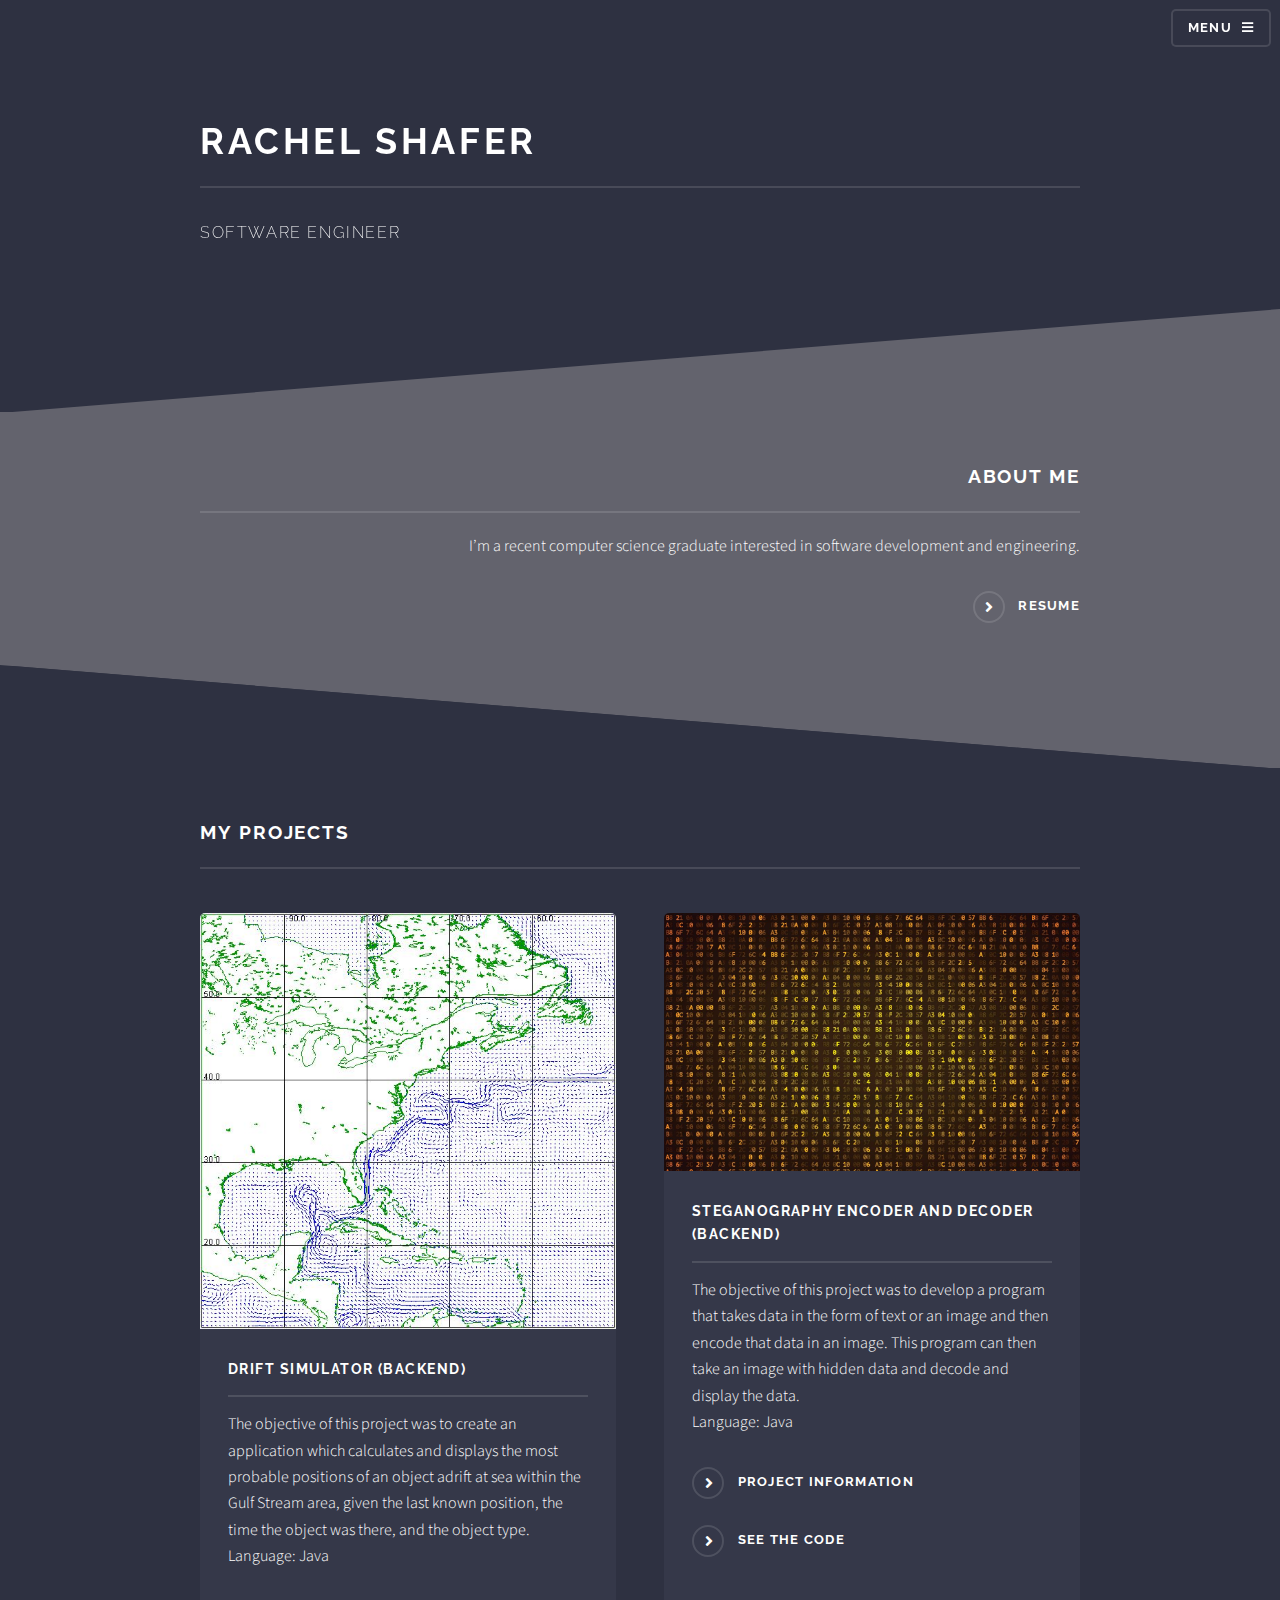
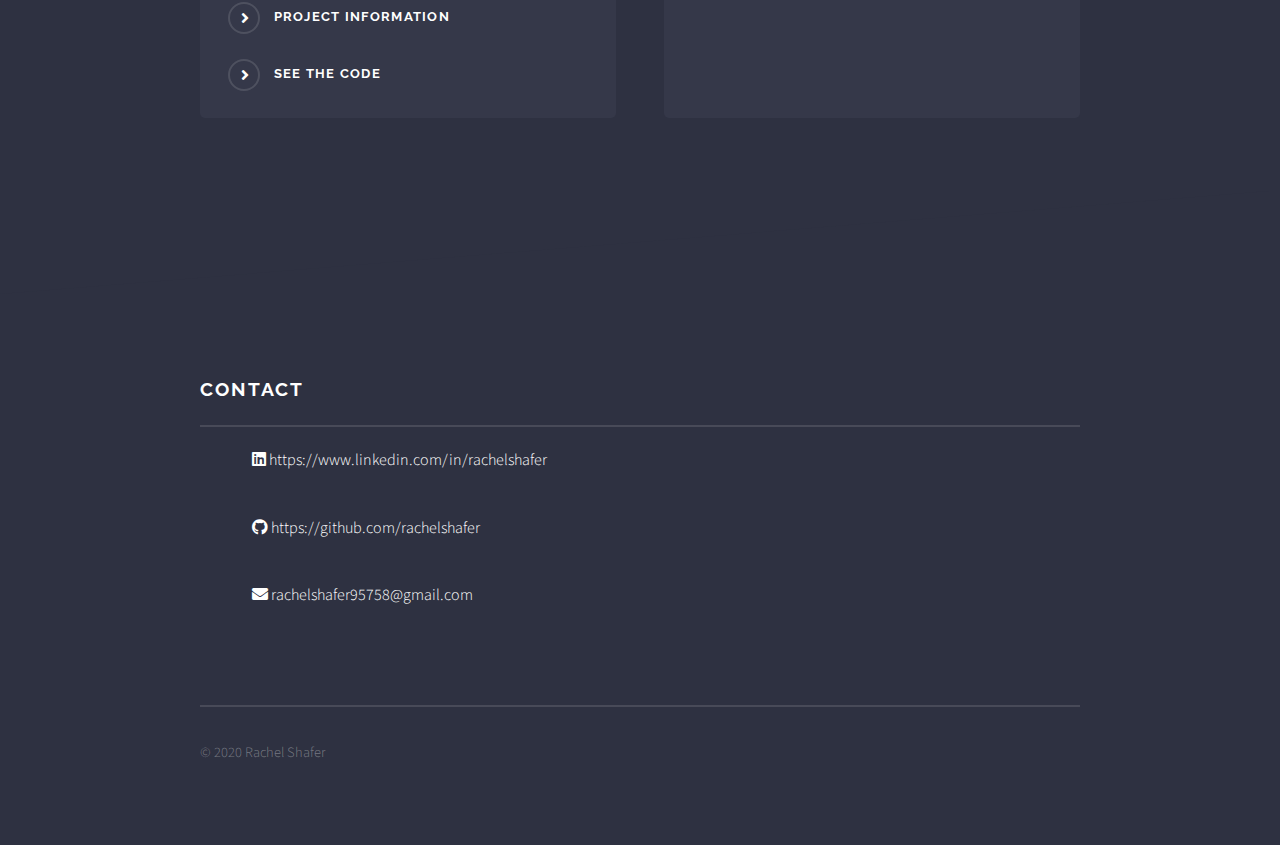
==== commit a89714c7: "Add files via upload" ====
--- a/index.html
+++ b/index.html
@@ -68,15 +68,17 @@
 										<article>
 											<a href="drift.html" class="image"><img src="images/ocean.JPG" alt="" /></a>
 											<h3 class="major">Drift Simulator (Backend)</h3>
-											<p>The objective of this project was to create an application which calculates and displays the most probable positions of an object adrift at sea within the Gulf Stream area, given last known position, the time the object was there, and the object type.
+											<p>The objective of this project was to create an application which calculates and displays the most probable positions of an object adrift at sea within the Gulf Stream area, given the last known position, the time the object was there, and the object type.
 												<br><br\>Language: Java</p>
-											<a href="#" class="special">See the Code</a>
+											<a href="drift.html" class="special">Project Information</a>
+											<a href="https://github.com/rachelshafer/DriftSimulator" class="special">See the Code</a>
 										</article>
 										<article>
 											<a href="steganography.html" class="image"><img src="images/pic03.jpg" alt="" /></a>
 											<h3 class="major">Steganography Encoder and Decoder (Backend)</h3>
-											<p>The objective of this project was to develop a program that takes data in the form of text or an image and then encode that data in an image. This program can then take an image with hidden data and return the data in its text or image form.
+											<p>The objective of this project was to develop a program that takes data in the form of text or an image and then encode that data in an image. This program can then take an image with hidden data and decode and display the data.
 												<br><br\>Language: Java</p>
+											<a href="steganography.html" class="special">Project Information</a>
 											<a href="https://github.com/rachelshafer/steganography" class="special">See the Code</a>
 										</article>
 									</section>
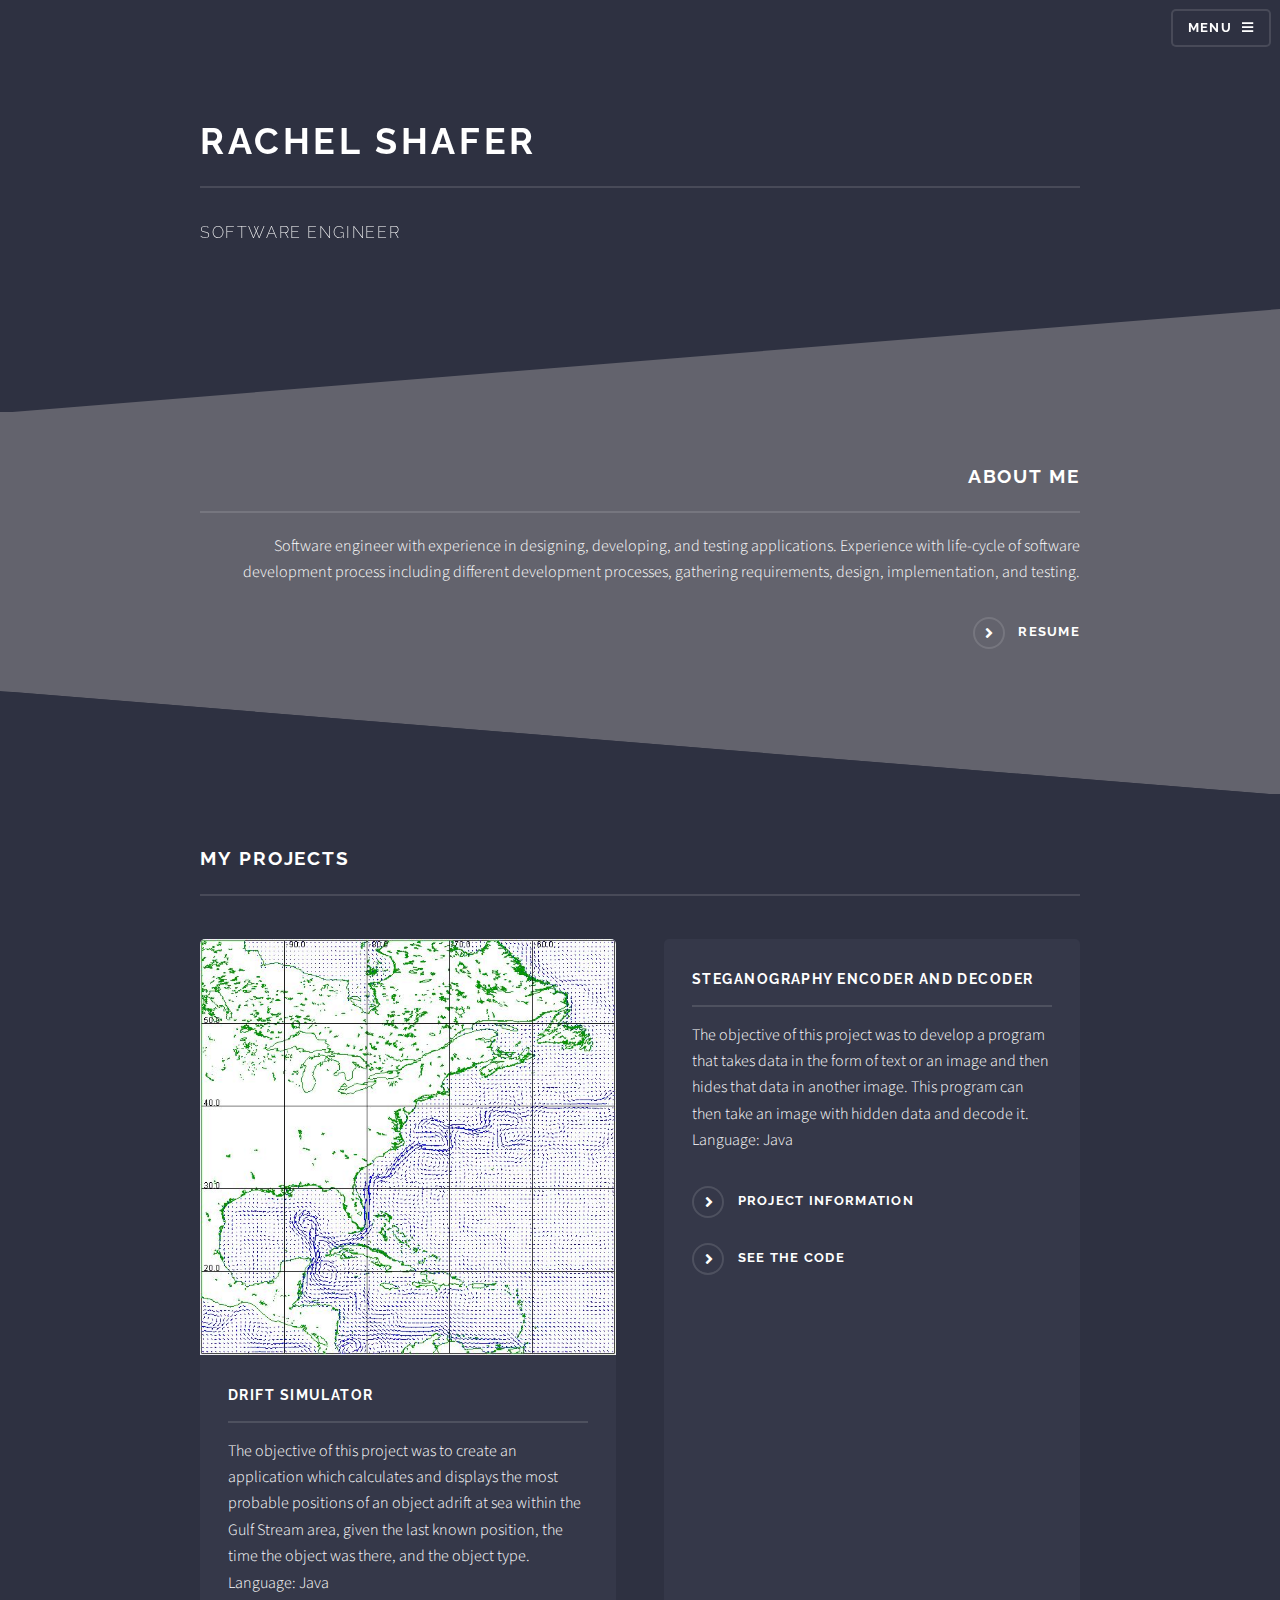
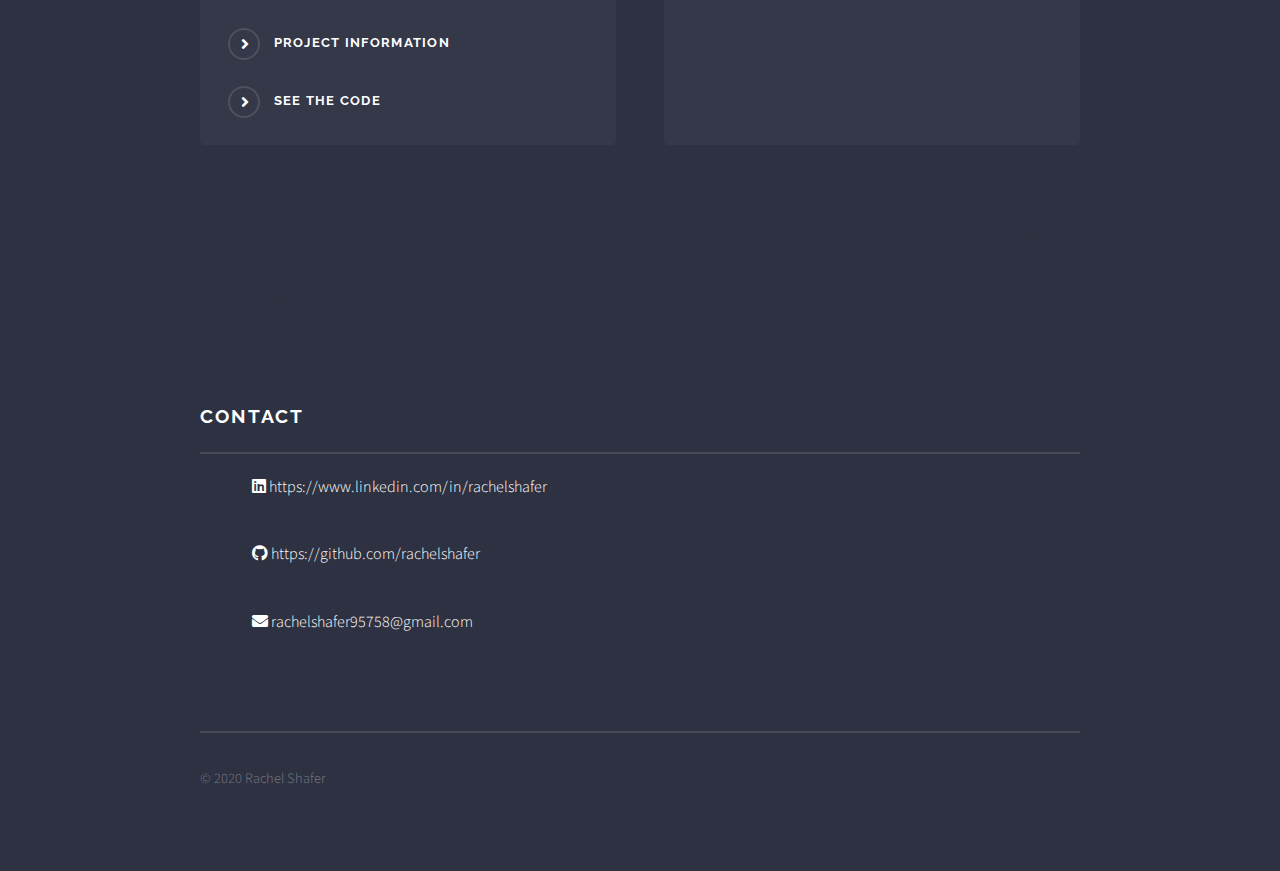
==== commit 8d48c043: "Add files via upload" ====
--- a/index.html
+++ b/index.html
@@ -54,7 +54,9 @@
 								<div class="inner">
 									<div class="content">
 										<h2 class="major">About Me</h2>
-										<p>I’m a recent computer science graduate interested in software development and engineering.</p>
+										<p>Software engineer with experience in designing, developing, and testing applications.
+											Experience with life-cycle of software development process including different development processes,
+											gathering requirements, design, implementation, and testing.</p>
 										<a href="Resume.pdf" class="special">Resume</a>
 									</div>
 								</div>
@@ -67,7 +69,7 @@
 									<section class="features">
 										<article>
 											<a href="drift.html" class="image"><img src="images/ocean.JPG" alt="" /></a>
-											<h3 class="major">Drift Simulator (Backend)</h3>
+											<h3 class="major">Drift Simulator</h3>
 											<p>The objective of this project was to create an application which calculates and displays the most probable positions of an object adrift at sea within the Gulf Stream area, given the last known position, the time the object was there, and the object type.
 												<br><br\>Language: Java</p>
 											<a href="drift.html" class="special">Project Information</a>
@@ -75,8 +77,8 @@
 										</article>
 										<article>
 											<a href="steganography.html" class="image"><img src="images/pic03.jpg" alt="" /></a>
-											<h3 class="major">Steganography Encoder and Decoder (Backend)</h3>
-											<p>The objective of this project was to develop a program that takes data in the form of text or an image and then encode that data in an image. This program can then take an image with hidden data and decode and display the data.
+											<h3 class="major">Steganography Encoder and Decoder</h3>
+											<p>The objective of this project was to develop a program that takes data in the form of text or an image and then hides that data in another image. This program can then take an image with hidden data and decode it.
 												<br><br\>Language: Java</p>
 											<a href="steganography.html" class="special">Project Information</a>
 											<a href="https://github.com/rachelshafer/steganography" class="special">See the Code</a>
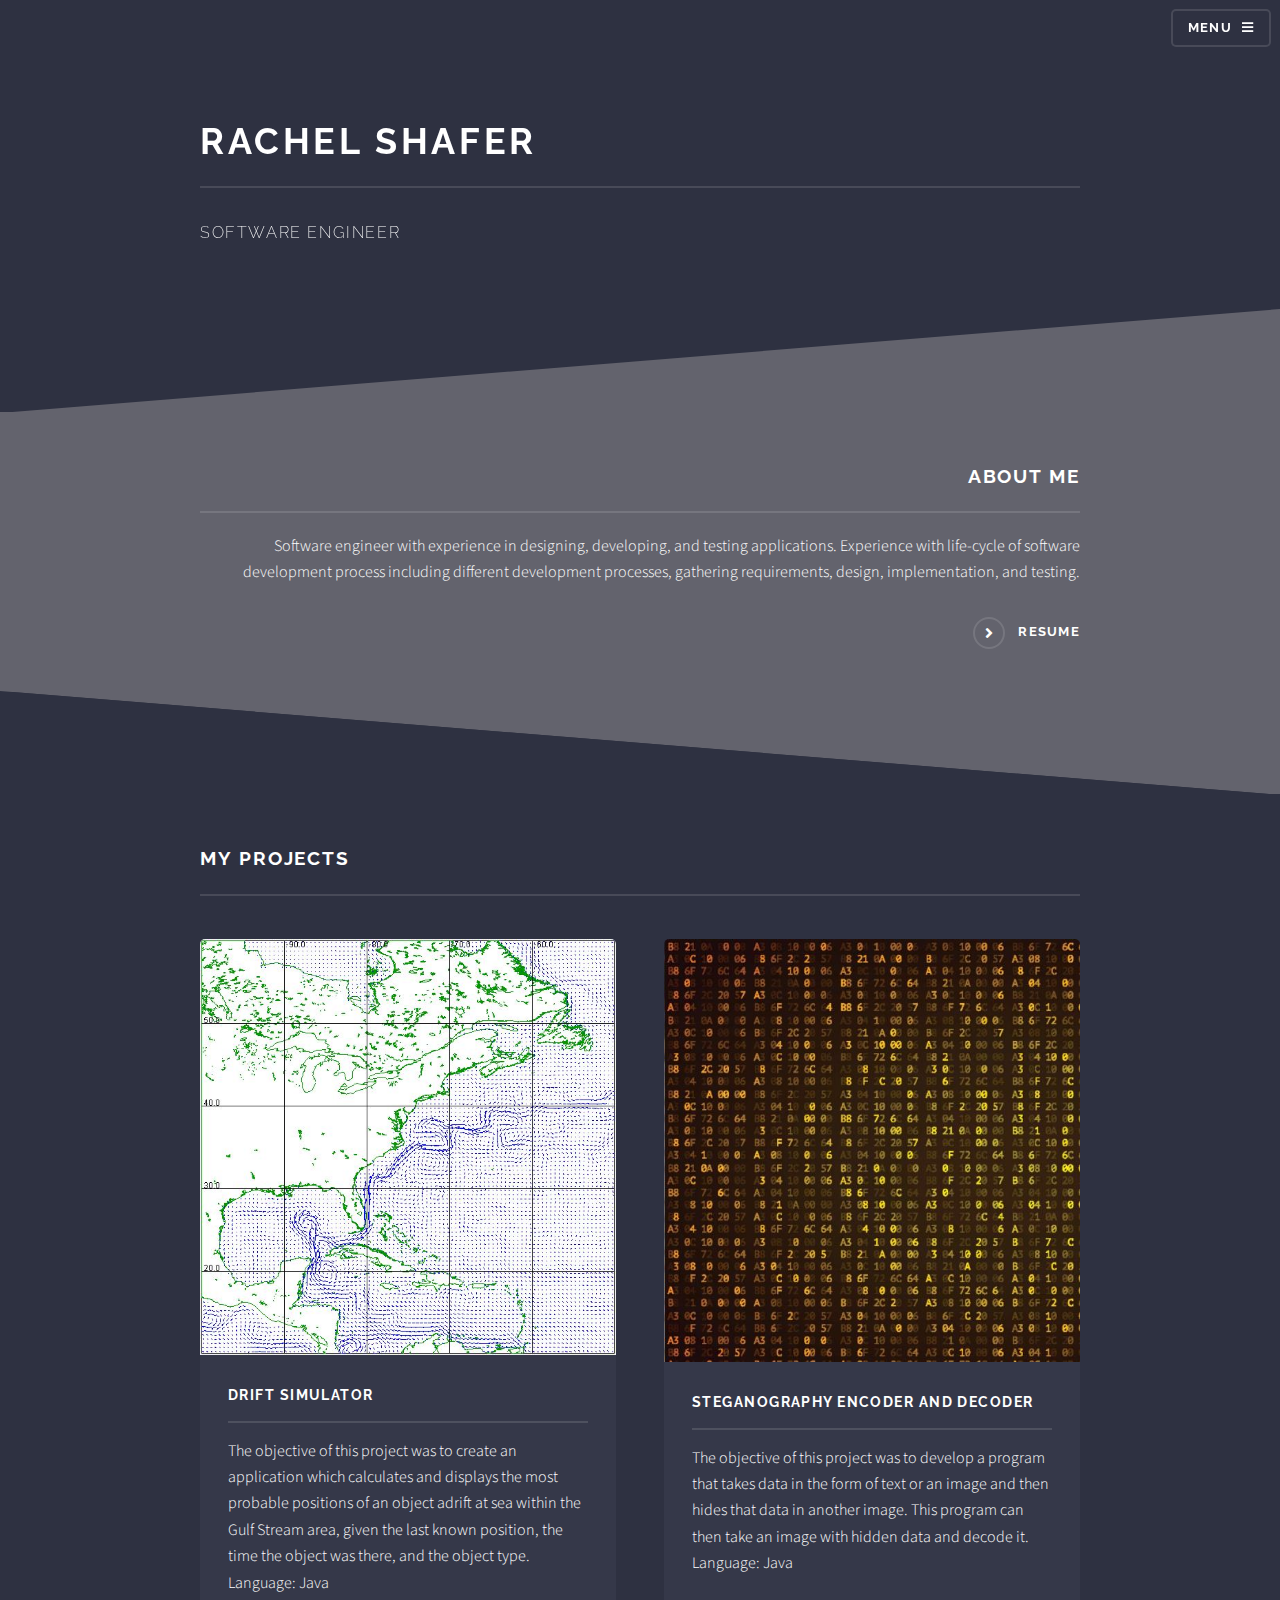
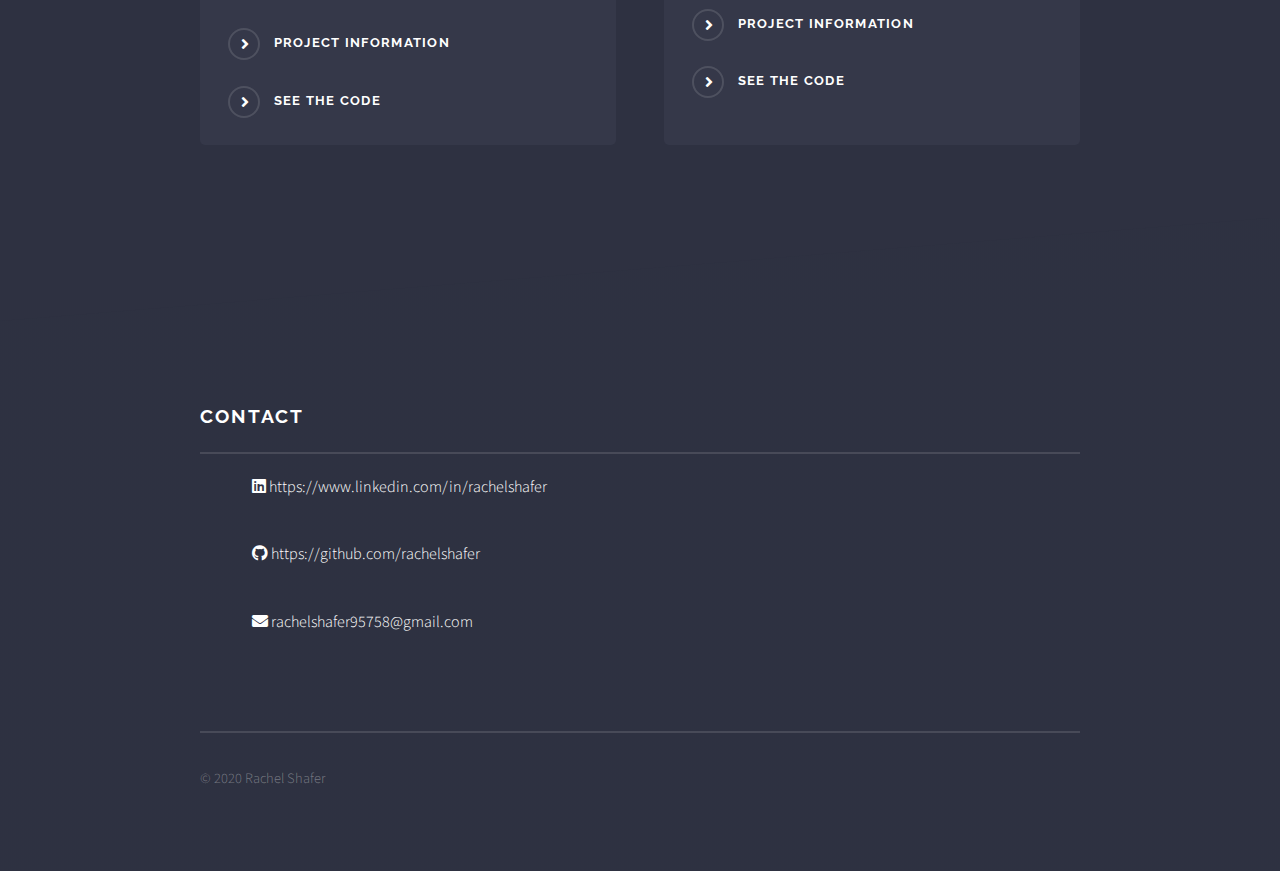
==== commit 1a85bf33: "Update index.html" ====
--- a/index.html
+++ b/index.html
@@ -76,7 +76,7 @@
 											<a href="https://github.com/rachelshafer/DriftSimulator" class="special">See the Code</a>
 										</article>
 										<article>
-											<a href="steganography.html" class="image"><img src="images/pic03.jpg" alt="" /></a>
+											<a href="steganography.html" class="image"><img src="images/pic03.JPG" alt="" /></a>
 											<h3 class="major">Steganography Encoder and Decoder</h3>
 											<p>The objective of this project was to develop a program that takes data in the form of text or an image and then hides that data in another image. This program can then take an image with hidden data and decode it.
 												<br><br\>Language: Java</p>
@@ -116,4 +116,4 @@
 			<script src="assets/js/main.js"></script>
 
 	</body>
-</html>+</html>
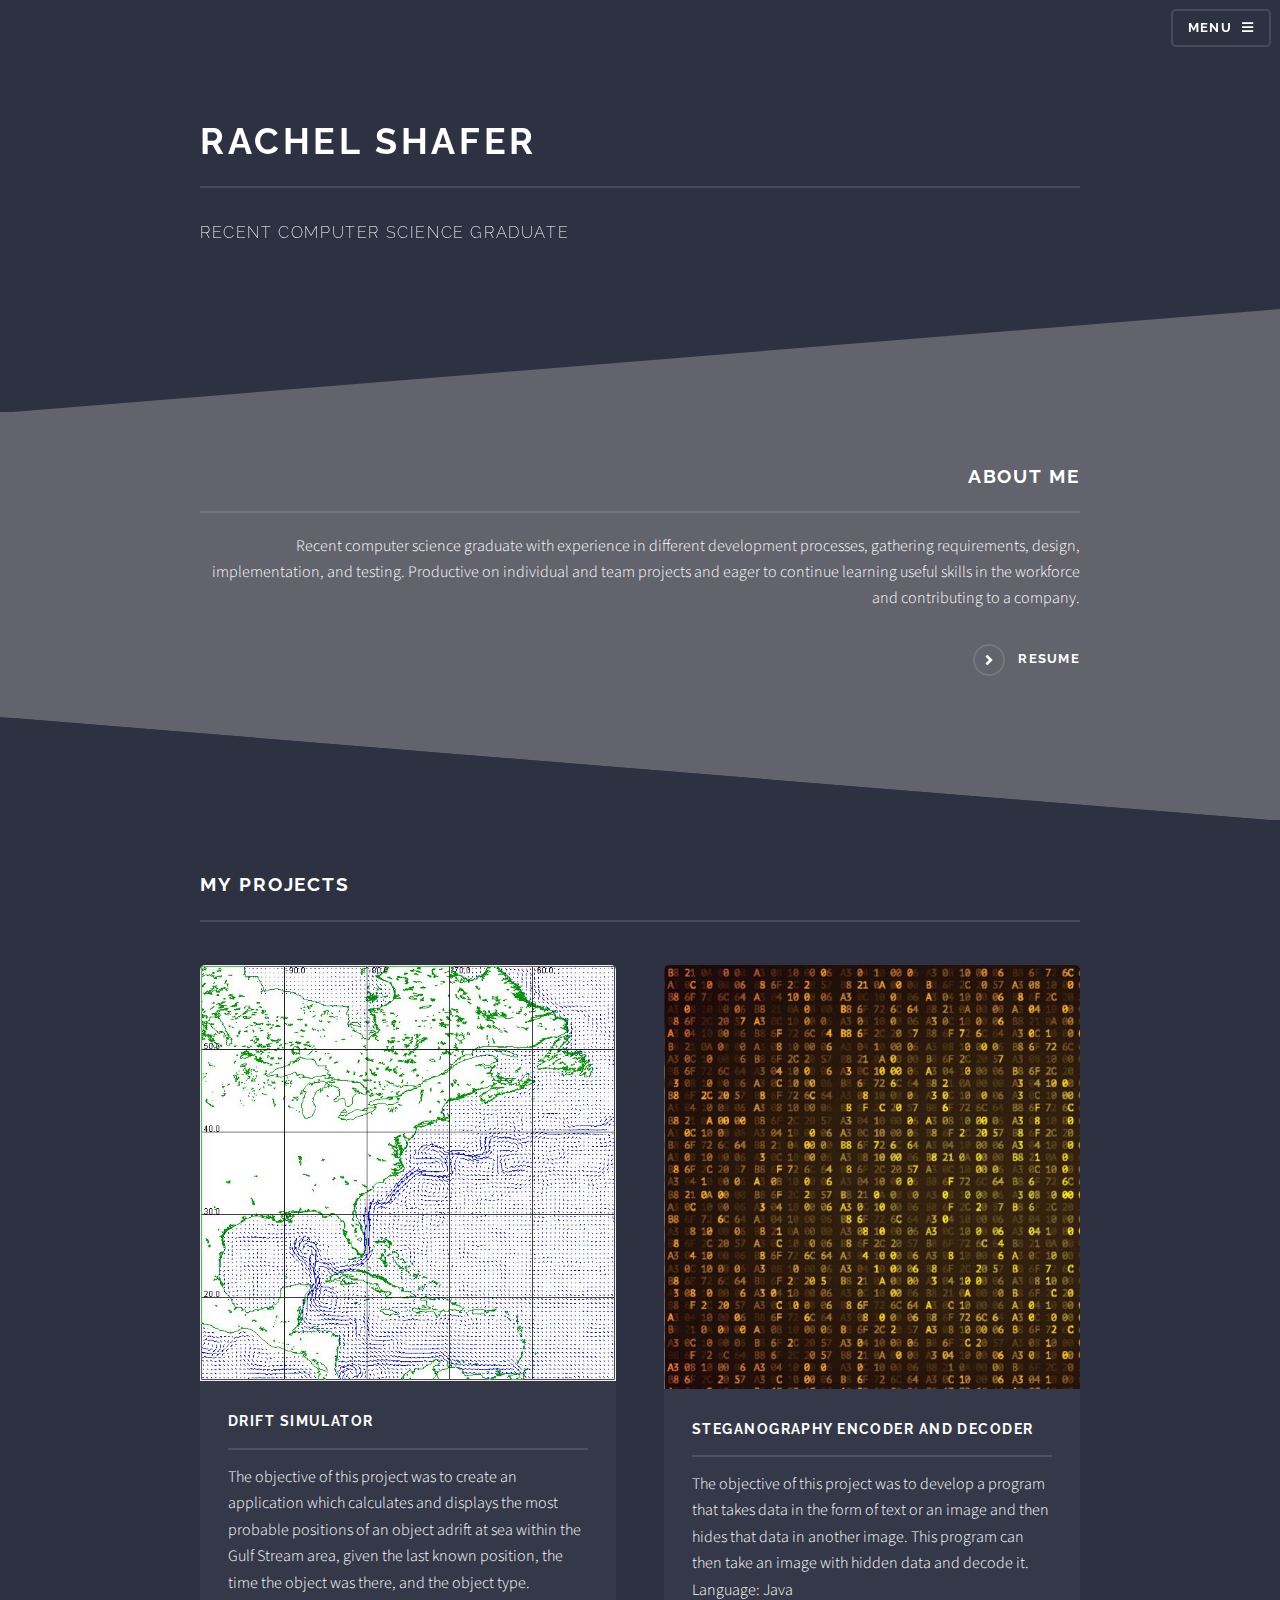
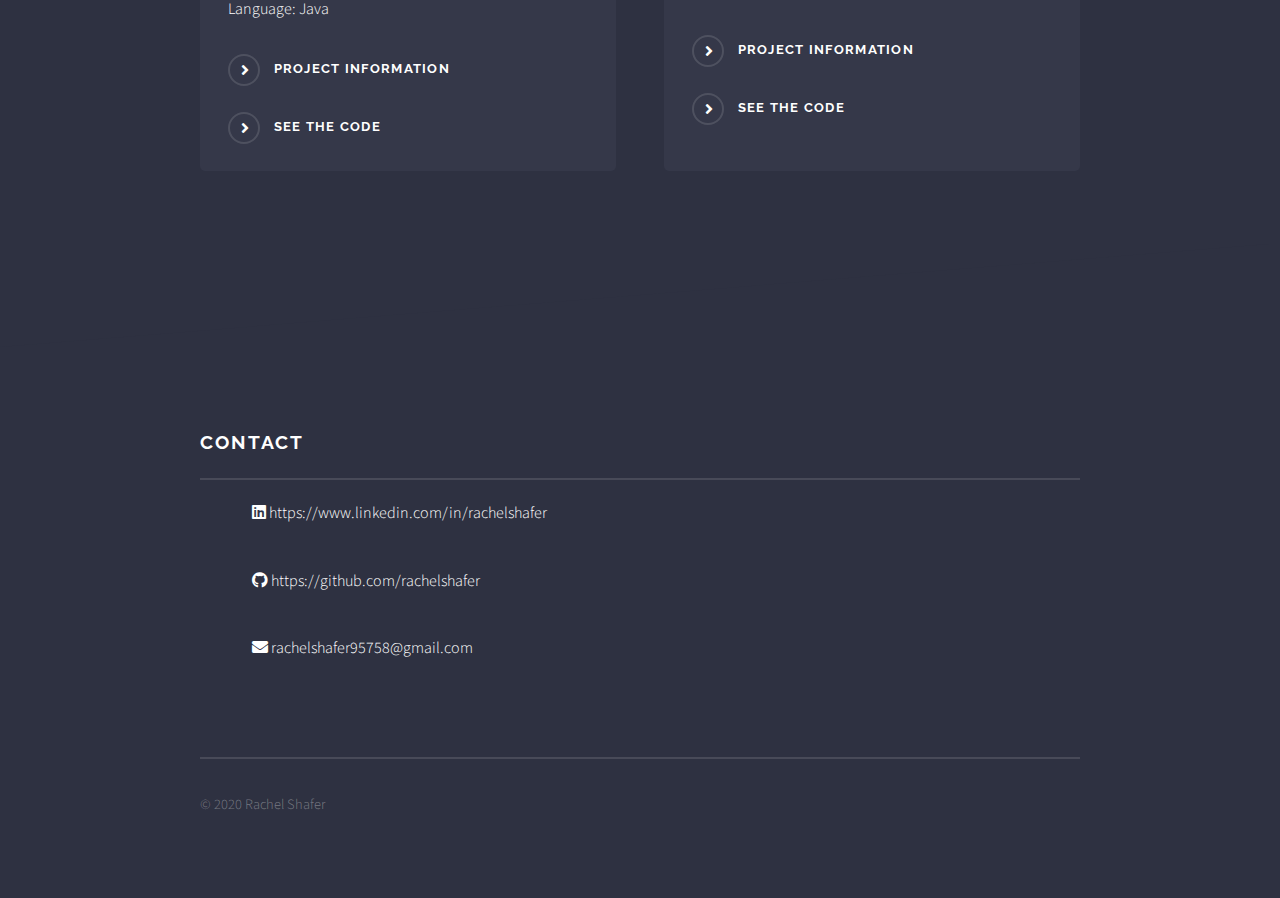
==== commit c7669132: "Add files via upload" ====
--- a/index.html
+++ b/index.html
@@ -42,7 +42,7 @@
 					<section id="banner">
 						<div class="inner">
 							<h2>Rachel Shafer</h2>
-							<p>Software Engineer</a></p>
+							<p>Recent computer science graduate</a></p>
 						</div>
 					</section>
 
@@ -54,9 +54,10 @@
 								<div class="inner">
 									<div class="content">
 										<h2 class="major">About Me</h2>
-										<p>Software engineer with experience in designing, developing, and testing applications.
-											Experience with life-cycle of software development process including different development processes,
-											gathering requirements, design, implementation, and testing.</p>
+										<p>Recent computer science graduate with experience in different development processes, 
+											gathering requirements, design, implementation, and testing. Productive on individual 
+											and team projects and eager to continue learning useful skills in the workforce and 
+											contributing to a company.</p>
 										<a href="Resume.pdf" class="special">Resume</a>
 									</div>
 								</div>
@@ -116,4 +117,4 @@
 			<script src="assets/js/main.js"></script>
 
 	</body>
-</html>
+</html>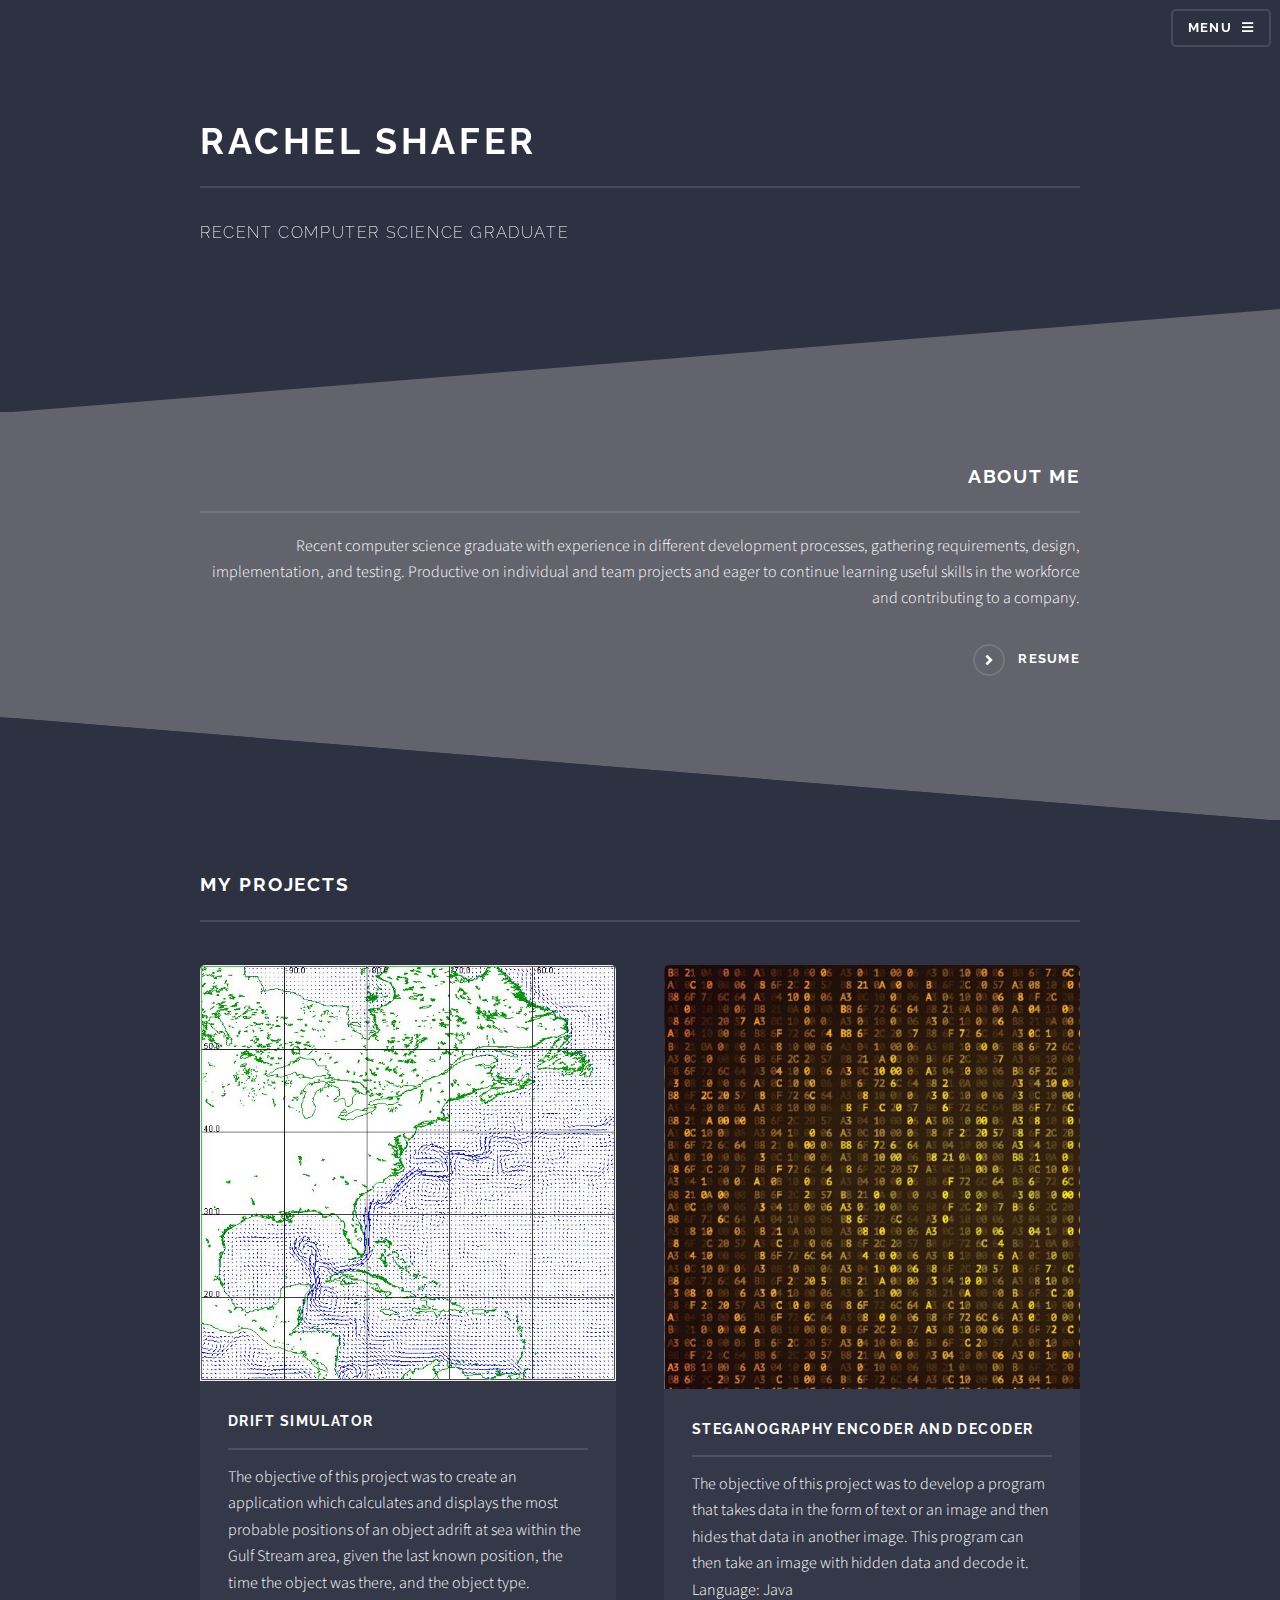
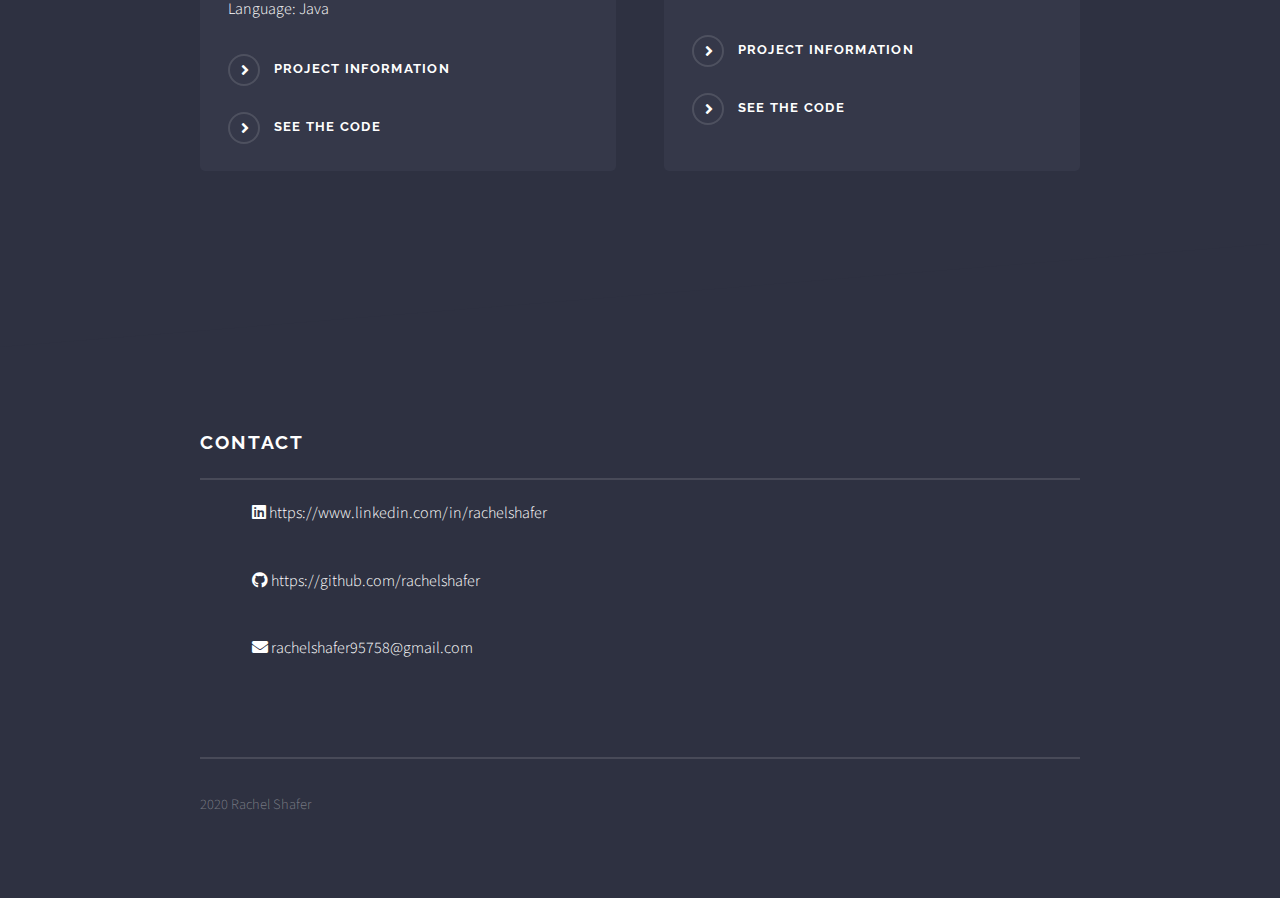
==== commit 6da6ae63: "Add files via upload" ====
--- a/index.html
+++ b/index.html
@@ -101,7 +101,7 @@
 								<li><a href="mailto:rachelshafer95758@gmail.com" class="icon solid fa-envelope"> rachelshafer95758@gmail.com</a></li>
 							</ul>
 							<ul class="copyright">
-								<li>&copy; 2020 Rachel Shafer</li>
+								<li>2020 Rachel Shafer</li>
 							</ul>
 						</div>
 					</section>
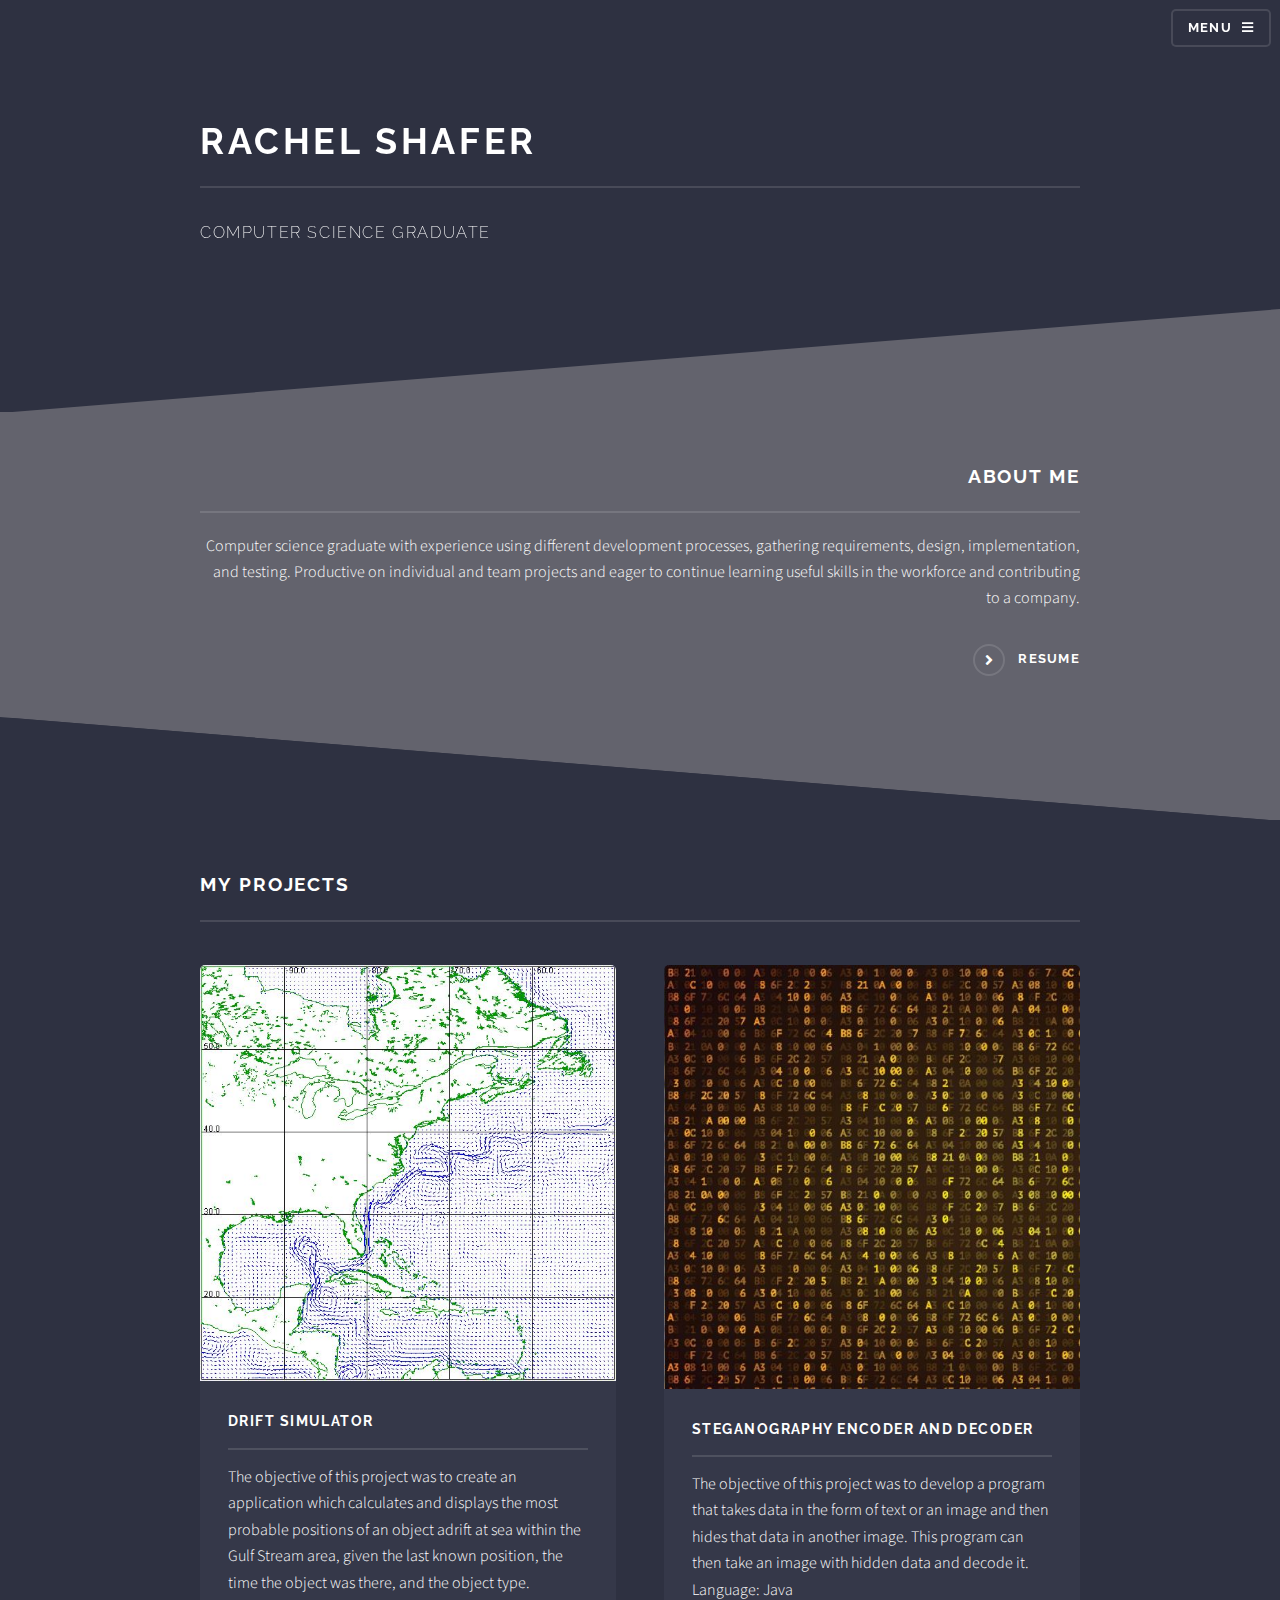
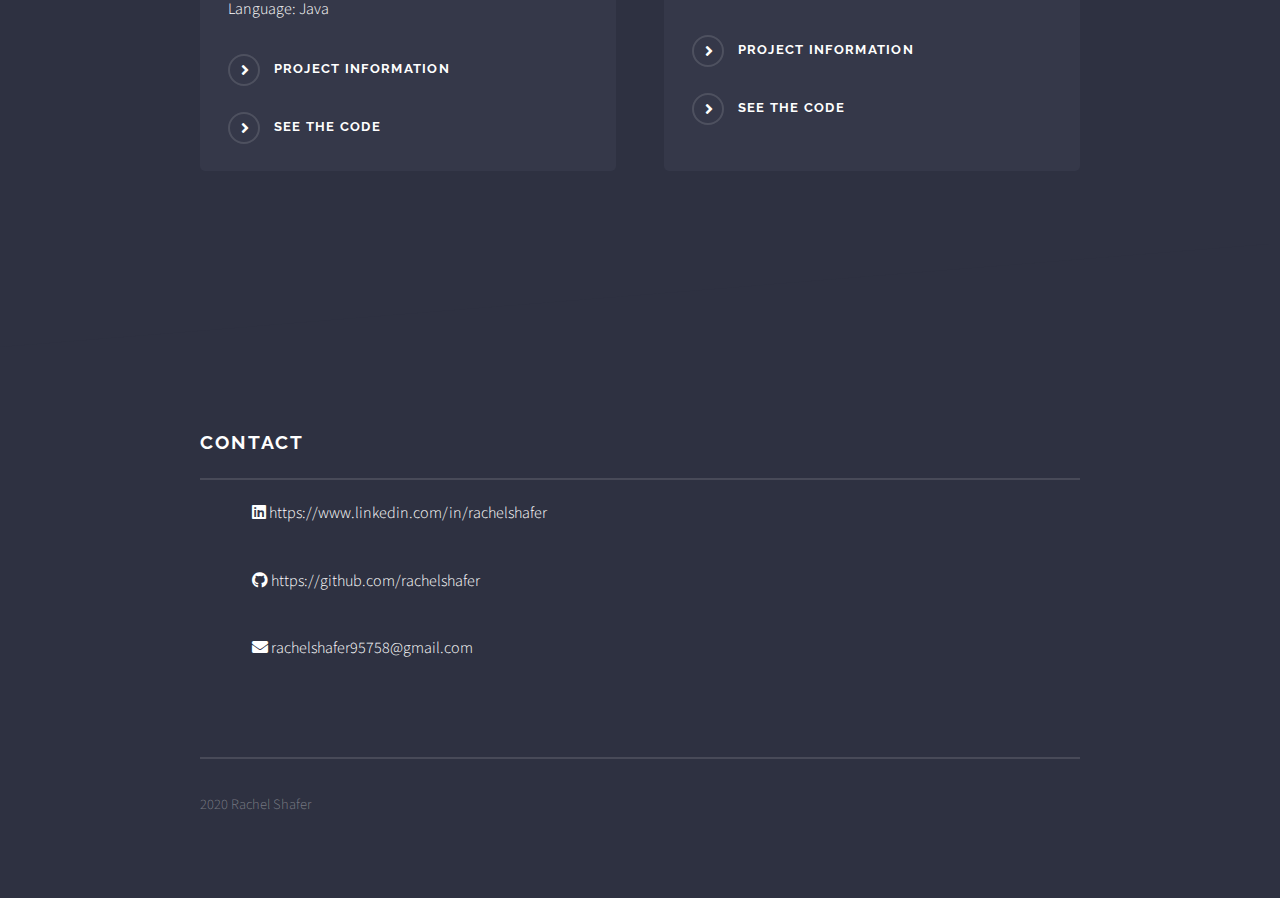
==== commit bbb941a9: "Update index.html" ====
--- a/index.html
+++ b/index.html
@@ -42,7 +42,7 @@
 					<section id="banner">
 						<div class="inner">
 							<h2>Rachel Shafer</h2>
-							<p>Recent computer science graduate</a></p>
+							<p>Computer science graduate</a></p>
 						</div>
 					</section>
 
@@ -54,10 +54,10 @@
 								<div class="inner">
 									<div class="content">
 										<h2 class="major">About Me</h2>
-										<p>Recent computer science graduate with experience in different development processes, 
-											gathering requirements, design, implementation, and testing. Productive on individual 
-											and team projects and eager to continue learning useful skills in the workforce and 
-											contributing to a company.</p>
+										<p>Computer science graduate with experience using different development processes,
+											gathering requirements, design, implementation, and testing. Productive on 
+											individual and team projects and eager to continue learning useful skills in 
+											the workforce and contributing to a company.</p>
 										<a href="Resume.pdf" class="special">Resume</a>
 									</div>
 								</div>
@@ -117,4 +117,4 @@
 			<script src="assets/js/main.js"></script>
 
 	</body>
-</html>+</html>
